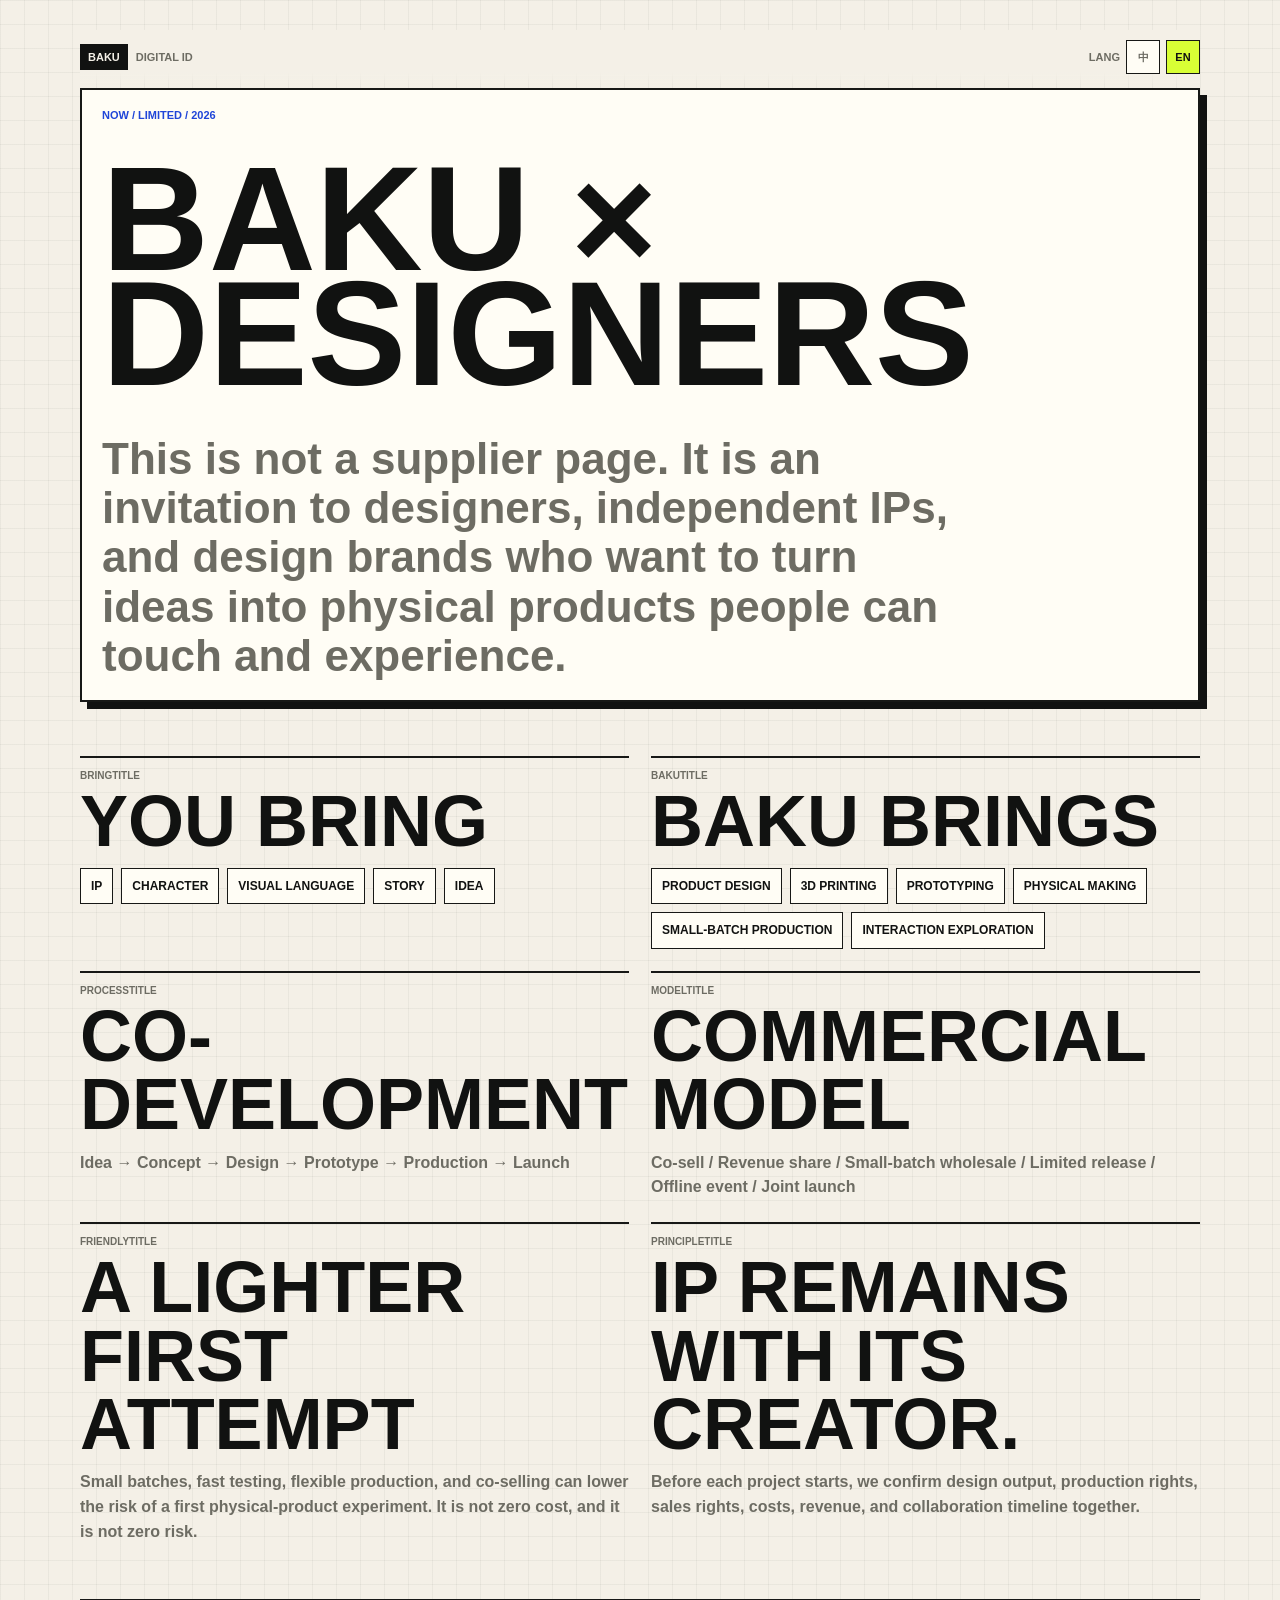
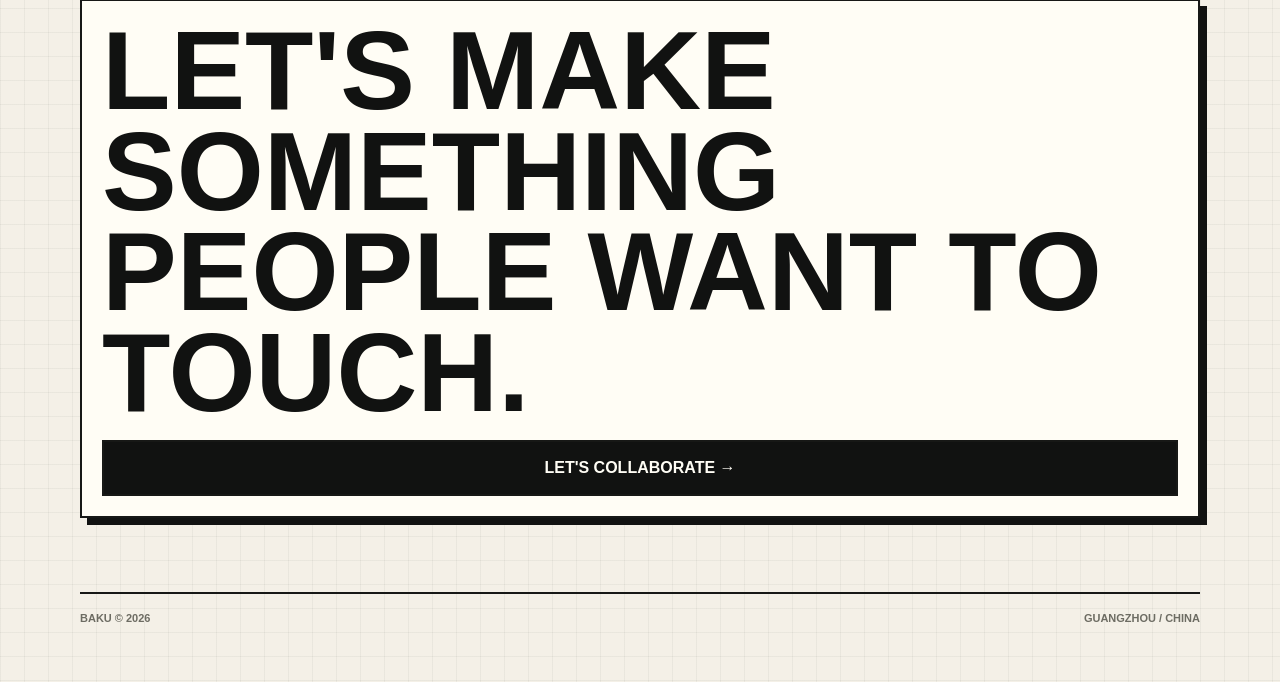
==== collab/index.html @ ab9d0e38 "Launch BAKU digital identity V2" ====
<!doctype html>
<html lang="en">
  <head>
    <meta charset="utf-8" />
    <meta name="viewport" content="width=device-width, initial-scale=1" />
    <title>BAKU × DESIGNERS</title>
    <meta name="description" content="A limited designer-to-designer collaboration call by BAKU." />
    <meta property="og:title" content="BAKU × DESIGNERS" />
    <meta property="og:description" content="Let's make something people want to touch." />
    <meta property="og:type" content="website" />
    <meta name="twitter:card" content="summary_large_image" />
    <link rel="stylesheet" href="/assets/styles.css" />
  </head>
  <body data-page="collab">
    <main class="page-shell">
      <header class="site-top" aria-label="BAKU digital identity">
        <a class="top-mark" href="/" aria-label="BAKU home">
          <span>BAKU</span>
          <span>DIGITAL ID</span>
        </a>
        <nav class="lang-switch" aria-label="Language">
          <span>LANG</span>
          <button type="button" data-lang="zh">中</button>
          <button type="button" data-lang="en">EN</button>
        </nav>
      </header>

      <div data-collab-detail></div>

      <footer class="site-footer">
        <span>BAKU © 2026</span>
        <span data-i18n="footer.location">GUANGZHOU / CHINA</span>
      </footer>
    </main>

    <div class="sheet-layer" data-sheet-layer aria-hidden="true">
      <section class="sheet" role="dialog" aria-modal="true" aria-labelledby="wechat-title" tabindex="-1">
        <button class="sheet-close" type="button" data-close-sheet aria-label="Close">CLOSE</button>
        <p class="index-label">QR CODE / WECHAT</p>
        <h2 id="wechat-title">WECHAT</h2>
        <div class="qr-wrap">
          <img data-wechat-qr alt="WeChat QR code for BAKU" loading="lazy" />
        </div>
        <dl class="id-list">
          <dt>WECHAT ID</dt>
          <dd data-wechat-id>BUG_LAB</dd>
        </dl>
        <button class="primary-action" type="button" data-copy-wechat>COPY ID</button>
        <p class="copy-feedback" data-copy-feedback aria-live="polite"></p>
      </section>
    </div>

    <script src="/config/profile.js"></script>
    <script src="/i18n/zh.js"></script>
    <script src="/i18n/en.js"></script>
    <script src="/assets/site.js"></script>
  </body>
</html>
---- assets/styles.css ----
:root {
  color-scheme: light;
  --bg: #f4f0e7;
  --ink: #111211;
  --muted: #6d6c63;
  --paper: #fffdf5;
  --lime: #d8ff35;
  --red: #ff4b3f;
  --blue: #1f45d8;
  --line: #171816;
  --soft: #dfded4;
  --shadow: 7px 7px 0 var(--ink);
  --radius: 0;
}

* { box-sizing: border-box; }

html {
  background: var(--bg);
  color: var(--ink);
  scroll-behavior: smooth;
}

body {
  min-width: 320px;
  margin: 0;
  background:
    linear-gradient(rgba(17, 18, 17, 0.045) 1px, transparent 1px),
    linear-gradient(90deg, rgba(17, 18, 17, 0.045) 1px, transparent 1px),
    var(--bg);
  background-size: 24px 24px;
  font-family: Arial, Helvetica, "PingFang SC", "Microsoft YaHei", sans-serif;
}

body.sheet-open { overflow: hidden; }

button, a {
  color: inherit;
  font: inherit;
  -webkit-tap-highlight-color: rgba(216, 255, 53, 0.35);
}

button { cursor: pointer; }
a { text-decoration: none; }
img { max-width: 100%; }

:focus-visible {
  outline: 3px solid var(--blue);
  outline-offset: 3px;
}

.page-shell {
  width: min(100%, 1180px);
  margin: 0 auto;
  padding: 14px;
}

.site-top,
.site-footer,
.lang-switch,
.top-mark,
.section-head,
.meta-row,
.flow-row,
.id-list {
  display: flex;
  align-items: center;
}

.site-top {
  position: sticky;
  top: 0;
  z-index: 10;
  justify-content: space-between;
  gap: 10px;
  padding: 10px 0 14px;
  background: linear-gradient(var(--bg) 72%, rgba(244, 240, 231, 0));
}

.top-mark {
  gap: 8px;
  font-size: 11px;
  font-weight: 900;
  letter-spacing: 0;
  text-transform: uppercase;
}

.top-mark span:first-child {
  padding: 7px 8px;
  background: var(--ink);
  color: var(--bg);
}

.top-mark span:last-child,
.lang-switch {
  color: var(--muted);
}

.lang-switch {
  gap: 6px;
  font-size: 11px;
  font-weight: 900;
}

.lang-switch button {
  min-width: 34px;
  min-height: 34px;
  border: 1px solid var(--line);
  background: var(--paper);
  font-weight: 900;
}

.lang-switch button.active {
  background: var(--lime);
  color: var(--ink);
}

.hero,
.collab-hero {
  min-height: min(560px, calc(100svh - 180px));
  display: grid;
  align-content: space-between;
  gap: 28px;
  padding: 20px;
  border: 2px solid var(--line);
  background: var(--paper);
  box-shadow: var(--shadow);
}

.index-label {
  margin: 0 0 12px;
  color: var(--blue);
  font-size: 11px;
  font-weight: 900;
  line-height: 1;
  text-transform: uppercase;
}

h1,
h2,
h3,
p {
  margin-top: 0;
}

h1 {
  margin-bottom: 14px;
  font-size: clamp(76px, 24vw, 178px);
  font-weight: 900;
  line-height: 0.78;
  text-transform: uppercase;
}

.tagline,
.statement-en,
.detail-ending {
  margin: 0;
  font-size: clamp(38px, 12vw, 112px);
  font-weight: 900;
  line-height: 0.9;
  text-transform: uppercase;
}

.role {
  width: fit-content;
  margin: 20px 0 0;
  padding: 8px 10px;
  background: var(--lime);
  font-size: 13px;
  font-weight: 900;
  text-transform: uppercase;
}

.hero-meta {
  display: grid;
  gap: 10px;
}

.hero-meta div,
.connect-card,
.work-card,
.detail-block {
  border-top: 2px solid var(--line);
  padding-top: 12px;
}

.hero-meta span,
.connect-card small,
.social-link small,
.detail-block span {
  display: block;
  margin-bottom: 6px;
  color: var(--muted);
  font-size: 10px;
  font-weight: 900;
  line-height: 1.1;
  text-transform: uppercase;
}

.hero-meta strong {
  font-size: 16px;
  font-weight: 900;
  line-height: 1.25;
  text-transform: uppercase;
}

section + section,
.site-footer {
  margin-top: 58px;
}

.section-head {
  justify-content: space-between;
  gap: 16px;
  margin-bottom: 16px;
  border-bottom: 2px solid var(--line);
  padding-bottom: 12px;
}

.section-head h2 {
  margin: 0;
  font-size: clamp(34px, 10vw, 86px);
  font-weight: 900;
  line-height: 0.9;
  text-align: right;
  text-transform: uppercase;
}

.connect-grid {
  display: grid;
  gap: 10px;
}

.connect-card,
.social-link,
.text-cta,
.primary-action,
.sheet-close {
  min-height: 56px;
  border: 2px solid var(--line);
  background: var(--paper);
  transition: transform 140ms ease, box-shadow 140ms ease, background 140ms ease;
}

.connect-card {
  width: 100%;
  display: grid;
  grid-template-columns: 48px minmax(0, 1fr) auto;
  gap: 12px;
  align-items: center;
  padding: 10px;
  text-align: left;
}

.connect-card:not(.disabled):hover,
.connect-card:not(.disabled):focus-visible,
.social-link:not(.disabled):hover,
.social-link:not(.disabled):focus-visible,
.text-cta:hover,
.text-cta:focus-visible,
.primary-action:hover,
.primary-action:focus-visible {
  background: var(--lime);
  box-shadow: 4px 4px 0 var(--ink);
  transform: translate(-2px, -2px);
}

.connect-card.disabled,
.social-link.disabled {
  opacity: 0.5;
  cursor: not-allowed;
}

.platform-icon {
  width: 48px;
  height: 48px;
  display: grid;
  place-items: center;
  border: 2px solid var(--line);
  background: var(--ink);
  color: var(--paper);
}

.platform-icon svg {
  width: 30px;
  height: 30px;
}

.connect-card strong {
  display: block;
  overflow: hidden;
  font-size: 18px;
  font-weight: 900;
  text-overflow: ellipsis;
  text-transform: uppercase;
  white-space: nowrap;
}

.connect-card b {
  font-size: 22px;
  line-height: 1;
}

.teaser-grid {
  display: grid;
  gap: 16px;
}

.statement-local {
  margin: 16px 0 0;
  color: var(--muted);
  font-size: clamp(22px, 6vw, 42px);
  font-weight: 900;
  line-height: 1.1;
}

.visual-panel {
  min-height: 270px;
  position: relative;
  display: grid;
  grid-template-columns: 1fr 1fr;
  gap: 10px;
  padding: 14px;
  border: 2px solid var(--line);
  background:
    radial-gradient(circle at 78% 16%, var(--lime) 0 11%, transparent 12%),
    linear-gradient(135deg, var(--soft), var(--paper));
  overflow: hidden;
}

.visual-panel::before {
  content: "";
  position: absolute;
  inset: 46px 20px auto auto;
  width: 126px;
  height: 126px;
  border: 18px solid var(--line);
  transform: rotate(12deg);
}

.visual-panel span {
  position: relative;
  z-index: 1;
  display: grid;
  place-items: center;
  min-height: 92px;
  border: 2px solid var(--line);
  background: rgba(255, 253, 245, 0.88);
  font-size: 12px;
  font-weight: 900;
  text-transform: uppercase;
}

.flow-row,
.meta-row {
  flex-wrap: wrap;
  gap: 8px;
  margin-top: 14px;
  border-top: 2px solid var(--line);
  padding-top: 12px;
  color: var(--muted);
  font-size: 12px;
  font-weight: 900;
  line-height: 1.4;
  text-transform: uppercase;
}

.text-cta,
.primary-action {
  width: 100%;
  display: grid;
  place-items: center;
  margin-top: 16px;
  padding: 0 16px;
  background: var(--ink);
  color: var(--paper);
  font-weight: 900;
  text-align: center;
  text-transform: uppercase;
}

.work-list {
  display: grid;
  gap: 26px;
}

.work-card {
  display: grid;
  gap: 14px;
}

.work-visual {
  min-height: 300px;
  display: grid;
  align-content: space-between;
  padding: 16px;
  border: 2px solid var(--line);
  background:
    linear-gradient(90deg, rgba(31, 69, 216, 0.14) 1px, transparent 1px),
    linear-gradient(rgba(31, 69, 216, 0.14) 1px, transparent 1px),
    var(--paper);
  background-size: 18px 18px;
}

.work-visual strong {
  font-size: clamp(44px, 14vw, 94px);
  font-weight: 900;
  line-height: 0.88;
}

.work-visual span {
  width: fit-content;
  padding: 8px 10px;
  background: var(--lime);
  font-size: 12px;
  font-weight: 900;
}

.work-card h3 {
  margin: 0;
  font-size: 30px;
  font-weight: 900;
  line-height: 1;
  text-transform: uppercase;
}

.work-card p {
  margin: 0;
  color: var(--muted);
  font-size: 13px;
  font-weight: 900;
  line-height: 1.35;
  text-transform: uppercase;
}

.social-grid {
  display: grid;
  grid-template-columns: repeat(2, minmax(0, 1fr));
  gap: 8px;
}

.social-link {
  display: grid;
  grid-template-columns: 34px minmax(0, 1fr);
  gap: 8px;
  align-items: center;
  padding: 8px;
}

.social-link .platform-icon {
  width: 34px;
  height: 34px;
  border-width: 1px;
}

.social-link .platform-icon svg {
  width: 22px;
  height: 22px;
}

.social-link strong {
  display: block;
  overflow: hidden;
  font-size: 12px;
  font-weight: 900;
  text-overflow: ellipsis;
  text-transform: uppercase;
  white-space: nowrap;
}

.site-footer {
  justify-content: space-between;
  gap: 12px;
  border-top: 2px solid var(--line);
  padding: 18px 0 28px;
  color: var(--muted);
  font-size: 11px;
  font-weight: 900;
  text-transform: uppercase;
}

.sheet-layer {
  position: fixed;
  inset: 0;
  z-index: 30;
  display: none;
  align-items: end;
  padding: 14px;
  background: rgba(17, 18, 17, 0.54);
}

.sheet-layer.open {
  display: grid;
}

.sheet {
  width: min(100%, 500px);
  margin: 0 auto;
  padding: 16px;
  border: 2px solid var(--line);
  background: var(--paper);
  box-shadow: var(--shadow);
}

.sheet h2 {
  margin: 0 0 14px;
  font-size: 42px;
  font-weight: 900;
}

.sheet-close {
  display: block;
  margin-left: auto;
  padding: 8px 10px;
  font-size: 11px;
  font-weight: 900;
}

.qr-wrap {
  padding: 10px;
  border: 2px solid var(--line);
  background: white;
}

.qr-wrap img {
  display: block;
  width: min(100%, 310px);
  aspect-ratio: 1 / 1;
  margin: 0 auto;
  object-fit: contain;
}

.id-list {
  justify-content: space-between;
  gap: 12px;
  margin: 14px 0;
  border-top: 2px solid var(--line);
  padding-top: 12px;
}

.id-list dt {
  color: var(--muted);
  font-size: 11px;
  font-weight: 900;
}

.id-list dd {
  margin: 0;
  font-size: 24px;
  font-weight: 900;
}

.copy-feedback {
  min-height: 22px;
  margin: 10px 0 0;
  color: var(--blue);
  font-size: 12px;
  font-weight: 900;
  text-align: center;
}

.collab-hero {
  min-height: auto;
}

.collab-hero h1 {
  font-size: clamp(50px, 16vw, 148px);
}

.detail-lede {
  max-width: 850px;
  margin: 0;
  color: var(--muted);
  font-size: clamp(22px, 5vw, 44px);
  font-weight: 900;
  line-height: 1.12;
}

.detail-grid {
  display: grid;
  gap: 22px;
  margin-top: 54px;
}

.detail-block h2 {
  margin: 0 0 12px;
  font-size: clamp(30px, 8vw, 72px);
  font-weight: 900;
  line-height: 0.95;
  text-transform: uppercase;
}

.detail-block p,
.detail-list {
  margin: 0;
  color: var(--muted);
  font-size: 16px;
  font-weight: 800;
  line-height: 1.55;
}

.detail-list {
  display: flex;
  flex-wrap: wrap;
  gap: 8px;
  padding: 0;
  list-style: none;
}

.detail-list li {
  padding: 8px 10px;
  border: 1px solid var(--line);
  background: var(--paper);
  color: var(--ink);
  font-size: 12px;
  font-weight: 900;
  text-transform: uppercase;
}

.detail-end {
  margin-top: 54px;
  padding: 20px;
  border: 2px solid var(--line);
  background: var(--paper);
  box-shadow: var(--shadow);
}

@media (min-width: 720px) {
  .page-shell { padding: 22px; }
  .hero {
    min-height: min(650px, calc(100svh - 72px));
    grid-template-columns: minmax(0, 1.15fr) minmax(260px, 0.85fr);
    align-items: end;
  }
  .hero-meta { align-self: end; }
  .connect-grid {
    grid-template-columns: repeat(3, minmax(0, 1fr));
  }
  .teaser-grid {
    grid-template-columns: minmax(0, 1fr) minmax(300px, 0.7fr);
    align-items: stretch;
  }
  .work-list {
    grid-template-columns: repeat(2, minmax(0, 1fr));
  }
  .detail-grid {
    grid-template-columns: repeat(2, minmax(0, 1fr));
  }
}

@media (min-width: 1020px) {
  .page-shell { padding: 30px; }
  section + section,
  .site-footer { margin-top: 74px; }
  .hero-meta {
    grid-template-columns: repeat(2, minmax(0, 1fr));
  }
  .work-card:nth-child(2) { margin-top: 88px; }
}

@media (max-width: 390px) {
  .page-shell { padding: 10px; }
  .hero,
  .collab-hero,
  .detail-end {
    padding: 16px;
    box-shadow: 5px 5px 0 var(--ink);
  }
  .site-top { align-items: flex-start; }
  .top-mark { display: grid; }
  .connect-card strong { font-size: 16px; }
  .social-grid { grid-template-columns: 1fr; }
}

@media (prefers-reduced-motion: reduce) {
  *,
  *::before,
  *::after {
    scroll-behavior: auto !important;
    transition-duration: 0.01ms !important;
    animation-duration: 0.01ms !important;
  }
}
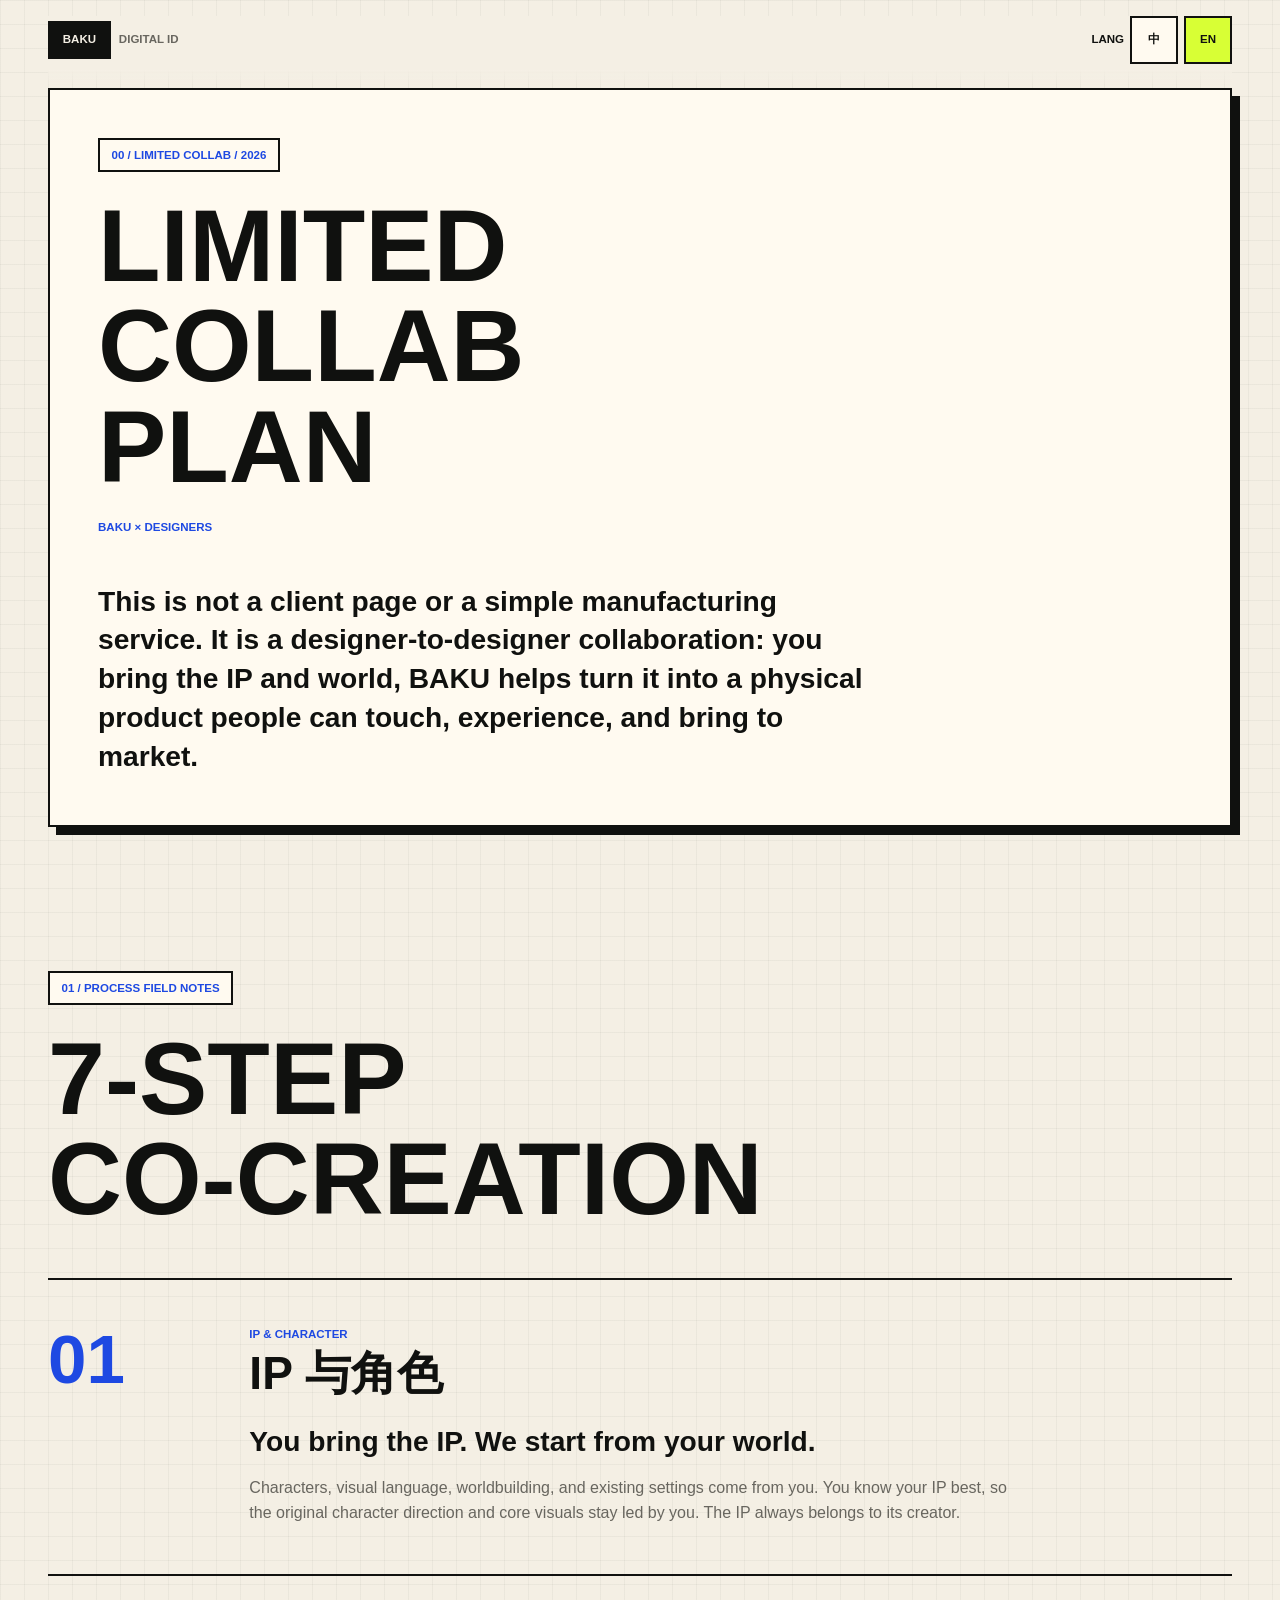
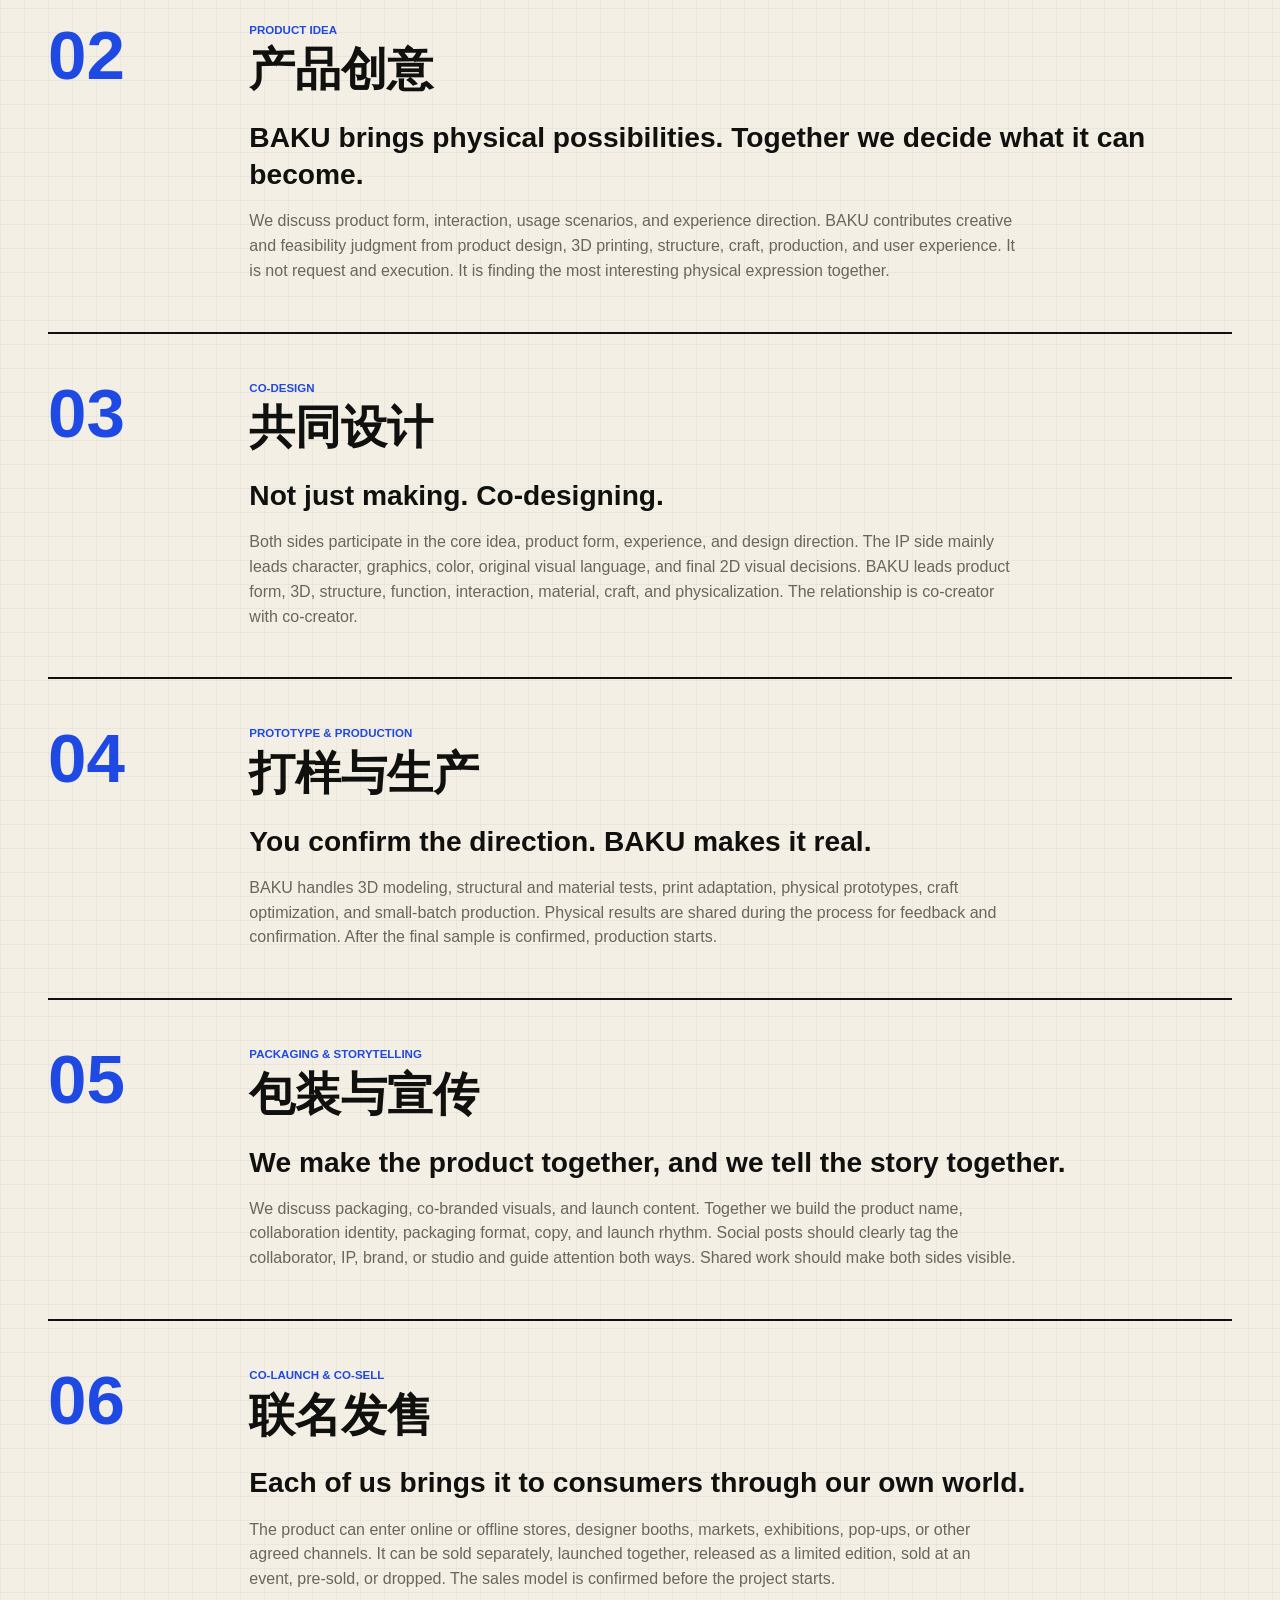
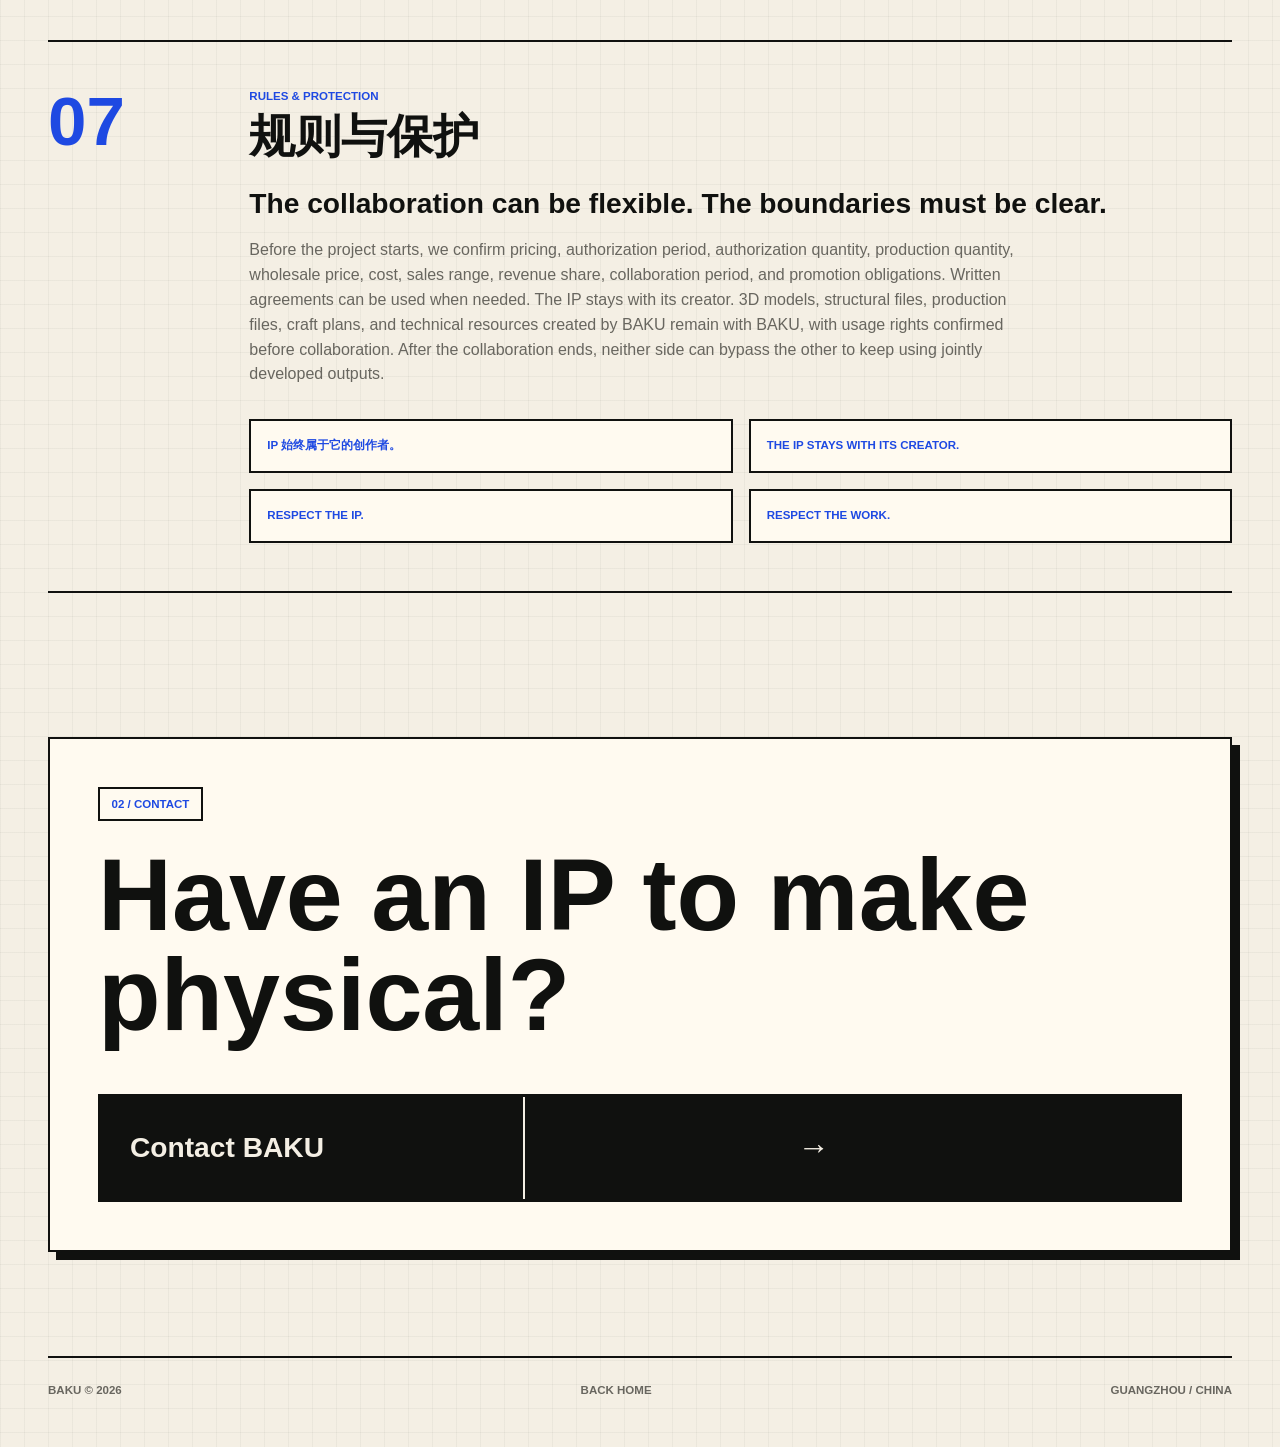
==== commit 4cb34bc3: "Implement BAKU digital ID V5.1" ====
--- a/collab/index.html
+++ b/collab/index.html
@@ -1,12 +1,12 @@
 <!doctype html>
-<html lang="en">
+<html lang="zh-CN">
   <head>
     <meta charset="utf-8" />
     <meta name="viewport" content="width=device-width, initial-scale=1" />
-    <title>BAKU × DESIGNERS</title>
-    <meta name="description" content="A limited designer-to-designer collaboration call by BAKU." />
-    <meta property="og:title" content="BAKU × DESIGNERS" />
-    <meta property="og:description" content="Let's make something people want to touch." />
+    <title>限时共创计划 - BAKU × DESIGNERS</title>
+    <meta name="description" content="BAKU 与设计师、独立 IP、设计品牌的限时共创计划。" />
+    <meta property="og:title" content="限时共创计划 - BAKU × DESIGNERS" />
+    <meta property="og:description" content="找一些有趣的 IP，一起把它们变成真的。" />
     <meta property="og:type" content="website" />
     <meta name="twitter:card" content="summary_large_image" />
     <link rel="stylesheet" href="/assets/styles.css" />
@@ -29,14 +29,15 @@
 
       <footer class="site-footer">
         <span>BAKU © 2026</span>
-        <span data-i18n="footer.location">GUANGZHOU / CHINA</span>
+        <a href="/" data-i18n="footer.backHome">返回首页</a>
+        <span data-i18n="footer.location">广州 / 中国</span>
       </footer>
     </main>
 
     <div class="sheet-layer" data-sheet-layer aria-hidden="true">
-      <section class="sheet" role="dialog" aria-modal="true" aria-labelledby="wechat-title" tabindex="-1">
+      <section class="sheet large-frame" role="dialog" aria-modal="true" aria-labelledby="wechat-title" tabindex="-1">
         <button class="sheet-close" type="button" data-close-sheet aria-label="Close">CLOSE</button>
-        <p class="index-label">QR CODE / WECHAT</p>
+        <p class="outline-label">QR CODE / WECHAT</p>
         <h2 id="wechat-title">WECHAT</h2>
         <div class="qr-wrap">
           <img data-wechat-qr alt="WeChat QR code for BAKU" loading="lazy" />
@@ -45,7 +46,7 @@
           <dt>WECHAT ID</dt>
           <dd data-wechat-id>BUG_LAB</dd>
         </dl>
-        <button class="primary-action" type="button" data-copy-wechat>COPY ID</button>
+        <button class="black-action" type="button" data-copy-wechat>COPY ID</button>
         <p class="copy-feedback" data-copy-feedback aria-live="polite"></p>
       </section>
     </div>
--- a/assets/styles.css
+++ b/assets/styles.css
@@ -1,23 +1,52 @@
 :root {
-  color-scheme: light;
-  --bg: #f4f0e7;
-  --ink: #111211;
-  --muted: #6d6c63;
-  --paper: #fffdf5;
-  --lime: #d8ff35;
-  --red: #ff4b3f;
-  --blue: #1f45d8;
-  --line: #171816;
-  --soft: #dfded4;
-  --shadow: 7px 7px 0 var(--ink);
-  --radius: 0;
+  --color-bg: #f4efe4;
+  --color-paper: #fffaf0;
+  --color-ink: #10110f;
+  --color-muted: #68665f;
+  --color-line: #10110f;
+  --color-blue: #1e49e2;
+  --color-soft: #e2dacb;
+  --color-acid: #d8ff35;
+
+  --font-display-en: Arial, Helvetica, sans-serif;
+  --font-body-en: Arial, Helvetica, sans-serif;
+  --font-display-zh: "Microsoft YaHei", "PingFang SC", "Noto Sans SC", "Source Han Sans SC", sans-serif;
+  --font-body-zh: "Microsoft YaHei", "PingFang SC", "Noto Sans SC", "Source Han Sans SC", sans-serif;
+
+  --page-max: 1200px;
+  --page-gutter-desktop: 48px;
+  --page-gutter-tablet: 32px;
+  --page-gutter-mobile: 20px;
+  --gutter: var(--page-gutter-desktop);
+  --grid-gap: 24px;
+
+  --space-1: 8px;
+  --space-2: 16px;
+  --space-3: 24px;
+  --space-4: 32px;
+  --space-5: 48px;
+  --space-6: 72px;
+  --space-7: 104px;
+  --space-8: 144px;
+
+  --t1: clamp(5.4rem, 16vw, 13.5rem);
+  --t2: clamp(3rem, 8vw, 7rem);
+  --t3: clamp(2.2rem, 5.4vw, 4.9rem);
+  --t4: clamp(1.7rem, 3.6vw, 3.2rem);
+  --t5: clamp(1.22rem, 2.2vw, 1.85rem);
+  --t6: clamp(0.98rem, 1.25vw, 1.12rem);
+  --t7: clamp(0.72rem, 0.9vw, 0.82rem);
+
+  --border: 2px;
+  --shadow: 8px 8px 0 var(--color-ink);
+  --touch: 48px;
 }
 
 * { box-sizing: border-box; }
 
 html {
-  background: var(--bg);
-  color: var(--ink);
+  background: var(--color-bg);
+  color: var(--color-ink);
   scroll-behavior: smooth;
 }
 
@@ -25,659 +54,967 @@
   min-width: 320px;
   margin: 0;
   background:
-    linear-gradient(rgba(17, 18, 17, 0.045) 1px, transparent 1px),
-    linear-gradient(90deg, rgba(17, 18, 17, 0.045) 1px, transparent 1px),
-    var(--bg);
+    linear-gradient(rgba(16, 17, 15, 0.04) 1px, transparent 1px),
+    linear-gradient(90deg, rgba(16, 17, 15, 0.04) 1px, transparent 1px),
+    var(--color-bg);
   background-size: 24px 24px;
-  font-family: Arial, Helvetica, "PingFang SC", "Microsoft YaHei", sans-serif;
+  font-family: var(--font-body-zh);
+  font-size: var(--t6);
+  font-weight: 500;
+  line-height: 1.55;
+  letter-spacing: 0;
+  overflow-wrap: break-word;
+}
+
+html:lang(en) body {
+  font-family: var(--font-body-en), var(--font-body-zh);
 }
 
 body.sheet-open { overflow: hidden; }
 
-button, a {
+a, button {
   color: inherit;
   font: inherit;
-  -webkit-tap-highlight-color: rgba(216, 255, 53, 0.35);
-}
-
-button { cursor: pointer; }
+  letter-spacing: 0;
+}
+
 a { text-decoration: none; }
-img { max-width: 100%; }
+
+button {
+  cursor: pointer;
+  border-radius: 0;
+}
+
+button:disabled {
+  cursor: not-allowed;
+}
+
+img {
+  display: block;
+  max-width: 100%;
+}
+
+h1, h2, h3, p, dl, dd {
+  margin: 0;
+}
 
 :focus-visible {
-  outline: 3px solid var(--blue);
-  outline-offset: 3px;
+  outline: 3px solid var(--color-blue);
+  outline-offset: 4px;
 }
 
 .page-shell {
-  width: min(100%, 1180px);
+  width: min(100%, calc(var(--page-max) + var(--gutter) * 2));
   margin: 0 auto;
-  padding: 14px;
-}
-
-.site-top,
-.site-footer,
-.lang-switch,
-.top-mark,
-.section-head,
-.meta-row,
-.flow-row,
-.id-list {
-  display: flex;
-  align-items: center;
+  padding: var(--space-2) var(--gutter) var(--space-5);
 }
 
 .site-top {
   position: sticky;
   top: 0;
-  z-index: 10;
+  z-index: 20;
+  display: flex;
+  align-items: center;
   justify-content: space-between;
-  gap: 10px;
-  padding: 10px 0 14px;
-  background: linear-gradient(var(--bg) 72%, rgba(244, 240, 231, 0));
+  gap: var(--space-2);
+  padding: 0 0 var(--space-3);
+  background: linear-gradient(var(--color-bg) 74%, rgba(244, 239, 228, 0));
+}
+
+.top-mark,
+.lang-switch,
+.site-footer {
+  display: flex;
+  align-items: center;
 }
 
 .top-mark {
-  gap: 8px;
-  font-size: 11px;
-  font-weight: 900;
-  letter-spacing: 0;
+  gap: var(--space-1);
+  font-family: var(--font-display-en);
+  font-size: var(--t7);
+  font-weight: 900;
+  line-height: 1;
   text-transform: uppercase;
 }
 
 .top-mark span:first-child {
-  padding: 7px 8px;
-  background: var(--ink);
-  color: var(--bg);
-}
-
-.top-mark span:last-child,
-.lang-switch {
-  color: var(--muted);
+  border: var(--border) solid var(--color-line);
+  background: var(--color-ink);
+  color: var(--color-bg);
+  padding: 0.7rem 0.8rem;
+}
+
+.top-mark span:last-child {
+  color: var(--color-muted);
 }
 
 .lang-switch {
   gap: 6px;
-  font-size: 11px;
+  font-family: var(--font-display-en);
+  font-size: var(--t7);
   font-weight: 900;
 }
 
 .lang-switch button {
-  min-width: 34px;
+  min-width: var(--touch);
+  min-height: var(--touch);
+  border: var(--border) solid var(--color-line);
+  background: var(--color-paper);
+  font-weight: 900;
+}
+
+.lang-switch button.active {
+  background: var(--color-acid);
+}
+
+section + section {
+  margin-top: var(--space-8);
+}
+
+.large-frame {
+  border: var(--border) solid var(--color-line);
+  background: var(--color-paper);
+  box-shadow: var(--shadow);
+}
+
+.outline-label {
+  display: inline-flex;
+  align-items: center;
   min-height: 34px;
-  border: 1px solid var(--line);
-  background: var(--paper);
-  font-weight: 900;
-}
-
-.lang-switch button.active {
-  background: var(--lime);
-  color: var(--ink);
-}
-
-.hero,
-.collab-hero {
-  min-height: min(560px, calc(100svh - 180px));
-  display: grid;
-  align-content: space-between;
-  gap: 28px;
-  padding: 20px;
-  border: 2px solid var(--line);
-  background: var(--paper);
-  box-shadow: var(--shadow);
-}
-
-.index-label {
-  margin: 0 0 12px;
-  color: var(--blue);
-  font-size: 11px;
-  font-weight: 900;
-  line-height: 1;
+  margin-bottom: var(--space-3);
+  border: var(--border) solid var(--color-line);
+  background: var(--color-paper);
+  color: var(--color-blue);
+  padding: 0.48rem 0.72rem;
+  font-family: var(--font-display-en);
+  font-size: var(--t7);
+  font-weight: 900;
+  line-height: 1.05;
   text-transform: uppercase;
 }
 
-h1,
-h2,
-h3,
-p {
-  margin-top: 0;
+.section-grid {
+  display: grid;
+  grid-template-columns: repeat(12, minmax(0, 1fr));
+  gap: var(--grid-gap);
+}
+
+.identity-frame {
+  display: grid;
+  grid-template-columns: repeat(12, minmax(0, 1fr));
+  gap: var(--grid-gap);
+  min-height: min(760px, calc(100vh - 96px));
+  padding: var(--space-5);
+}
+
+.hero-primary {
+  grid-column: 1 / 9;
+  align-self: stretch;
+  display: flex;
+  min-width: 0;
+  flex-direction: column;
 }
 
 h1 {
-  margin-bottom: 14px;
-  font-size: clamp(76px, 24vw, 178px);
-  font-weight: 900;
-  line-height: 0.78;
+  font-family: var(--font-display-en);
+  font-size: var(--t1);
+  font-weight: 900;
+  line-height: 0.82;
   text-transform: uppercase;
-}
-
-.tagline,
-.statement-en,
-.detail-ending {
-  margin: 0;
-  font-size: clamp(38px, 12vw, 112px);
-  font-weight: 900;
-  line-height: 0.9;
+  word-break: normal;
+}
+
+.hero-role {
+  margin-top: var(--space-3);
+}
+
+.hero-role span,
+.hero-role small,
+.hero-statement small,
+.collab-secondary,
+.eyebrow,
+.step-en {
+  display: block;
+  color: var(--color-blue);
+  font-family: var(--font-display-en);
+  font-size: var(--t7);
+  font-weight: 900;
+  line-height: 1.18;
   text-transform: uppercase;
 }
 
-.role {
-  width: fit-content;
-  margin: 20px 0 0;
-  padding: 8px 10px;
-  background: var(--lime);
-  font-size: 13px;
-  font-weight: 900;
+.hero-role span {
+  color: var(--color-ink);
+  font-family: var(--font-display-zh);
+  font-size: var(--t4);
+  line-height: 1.08;
+  text-transform: none;
+}
+
+.hero-statement {
+  margin-top: auto;
+}
+
+.hero-statement span {
+  display: block;
+  max-width: 9ch;
+  font-family: var(--font-display-zh);
+  font-size: var(--t2);
+  font-weight: 900;
+  line-height: 0.98;
+}
+
+.hero-statement small {
+  margin-top: var(--space-2);
+}
+
+.hero-meta {
+  grid-column: 9 / 13;
+  align-self: end;
+  display: grid;
+  gap: var(--space-2);
+}
+
+.hero-meta dl {
+  border-top: var(--border) solid var(--color-line);
+  padding-top: var(--space-2);
+}
+
+.hero-meta dt {
+  color: var(--color-blue);
+  font-size: var(--t7);
+  font-weight: 900;
+}
+
+.hero-meta dd span {
+  display: block;
+  color: var(--color-muted);
+  font-family: var(--font-display-en);
+  font-size: var(--t7);
+  font-weight: 900;
+}
+
+.hero-meta dd strong {
+  display: block;
+  margin-top: var(--space-1);
+  font-size: var(--t6);
+  font-weight: 900;
+  line-height: 1.25;
+}
+
+.find-grid > div:first-child { grid-column: 1 / 6; }
+.find-grid > div:last-child { grid-column: 6 / 13; }
+
+h2 {
+  font-family: var(--font-display-zh);
+  font-size: var(--t2);
+  font-weight: 900;
+  line-height: 0.98;
+}
+
+html:lang(en) h2 {
+  font-family: var(--font-display-en);
+}
+
+.section-copy {
+  max-width: 26rem;
+  margin-top: var(--space-4);
+  color: var(--color-muted);
+  font-size: var(--t5);
+  line-height: 1.4;
+}
+
+.find-actions {
+  display: grid;
+  align-content: end;
+  gap: var(--space-2);
+}
+
+.platform-action,
+.full-action,
+.black-action {
+  display: grid;
+  align-items: stretch;
+  border: var(--border) solid var(--color-line);
+  text-align: left;
+}
+
+.platform-action {
+  grid-template-columns: 86px minmax(0, 1fr) 48px;
+  min-height: 104px;
+  background: var(--color-paper);
+}
+
+.platform-color {
+  display: flex;
+  align-items: center;
+  justify-content: center;
+  background: var(--platform-color, var(--color-blue));
+  color: #fff;
+  font-family: var(--font-display-en);
+  font-size: 0.95rem;
+  font-weight: 900;
+}
+
+.platform-text {
+  display: flex;
+  min-width: 0;
+  flex-direction: column;
+  justify-content: center;
+  gap: 4px;
+  padding: var(--space-2);
+}
+
+.platform-text small,
+.platform-text em {
+  color: var(--color-muted);
+  font-family: var(--font-display-en);
+  font-size: var(--t7);
+  font-style: normal;
+  font-weight: 900;
+  line-height: 1.15;
   text-transform: uppercase;
 }
 
-.hero-meta {
-  display: grid;
-  gap: 10px;
-}
-
-.hero-meta div,
-.connect-card,
-.work-card,
-.detail-block {
-  border-top: 2px solid var(--line);
-  padding-top: 12px;
-}
-
-.hero-meta span,
-.connect-card small,
-.social-link small,
-.detail-block span {
-  display: block;
-  margin-bottom: 6px;
-  color: var(--muted);
-  font-size: 10px;
+.platform-text strong {
+  font-size: var(--t5);
   font-weight: 900;
   line-height: 1.1;
+}
+
+.platform-action b {
+  display: flex;
+  align-items: center;
+  justify-content: center;
+  border-left: var(--border) solid var(--color-line);
+  font-family: var(--font-display-en);
+  font-size: 1.4rem;
+  font-weight: 900;
+}
+
+.platform-action.is-disabled {
+  opacity: 0.58;
+}
+
+.collab-home-grid > .collab-copy { grid-column: 1 / 7; }
+.collab-home-grid > .gallery-block { grid-column: 7 / 13; }
+
+.collab-copy h2 {
+  margin-top: var(--space-2);
+  font-family: var(--font-display-en);
+  font-size: var(--t3);
   text-transform: uppercase;
 }
 
-.hero-meta strong {
-  font-size: 16px;
-  font-weight: 900;
-  line-height: 1.25;
+.manifesto {
+  margin-top: var(--space-5);
+  font-size: var(--t5);
+  font-weight: 800;
+  line-height: 1.28;
+}
+
+.gallery-block {
+  position: relative;
+  aspect-ratio: 4 / 5;
+  min-width: 0;
+  overflow: hidden;
+}
+
+.project-gallery {
+  aspect-ratio: 3 / 4;
+  box-shadow: none;
+}
+
+.gallery-toolbar,
+.gallery-controls {
+  position: absolute;
+  z-index: 2;
+  left: 0;
+  right: 0;
+  display: flex;
+  align-items: center;
+  justify-content: space-between;
+  pointer-events: none;
+}
+
+.gallery-toolbar {
+  top: 0;
+  border-bottom: var(--border) solid var(--color-line);
+  background: var(--color-paper);
+  padding: var(--space-2);
+  font-family: var(--font-display-en);
+  font-size: var(--t7);
+  font-weight: 900;
+}
+
+.gallery-controls {
+  bottom: 0;
+  justify-content: flex-end;
+  gap: var(--space-1);
+  padding: var(--space-2);
+}
+
+.gallery-controls button {
+  width: 46px;
+  height: 46px;
+  border: var(--border) solid var(--color-line);
+  background: var(--color-ink);
+  color: var(--color-bg);
+  font-family: var(--font-display-en);
+  font-weight: 900;
+  pointer-events: auto;
+}
+
+.gallery-track {
+  display: flex;
+  height: 100%;
+  overflow-x: auto;
+  scroll-snap-type: x mandatory;
+  scrollbar-width: none;
+}
+
+.gallery-track::-webkit-scrollbar { display: none; }
+
+.gallery-slide {
+  display: flex;
+  min-width: 100%;
+  flex: 0 0 100%;
+  flex-direction: column;
+  justify-content: center;
+  gap: var(--space-2);
+  scroll-snap-align: start;
+  background:
+    linear-gradient(135deg, rgba(30, 73, 226, 0.11), transparent 42%),
+    repeating-linear-gradient(0deg, rgba(16,17,15,0.06), rgba(16,17,15,0.06) 1px, transparent 1px, transparent 18px),
+    var(--color-paper);
+  padding: calc(var(--space-6) + var(--space-4)) var(--space-4);
+}
+
+.gallery-slide span {
+  color: var(--color-blue);
+  font-family: var(--font-display-en);
+  font-size: var(--t7);
+  font-weight: 900;
+}
+
+.gallery-slide strong {
+  max-width: 8ch;
+  font-family: var(--font-display-en);
+  font-size: var(--t3);
+  font-weight: 900;
+  line-height: 0.95;
+}
+
+.full-action {
+  grid-template-columns: minmax(0, 0.72fr) minmax(0, 1fr) 72px;
+  min-height: 108px;
+  margin-top: var(--space-4);
+  background: var(--color-ink);
+  color: var(--color-bg);
+}
+
+.full-action span,
+.full-action strong,
+.full-action b,
+.black-action {
+  display: flex;
+  align-items: center;
+  padding: var(--space-3);
+  font-weight: 900;
+  line-height: 1.12;
+}
+
+.full-action span {
+  font-size: var(--t5);
+}
+
+.full-action strong,
+.full-action b {
+  border-left: var(--border) solid var(--color-bg);
+  font-family: var(--font-display-en);
+  font-size: var(--t6);
   text-transform: uppercase;
 }
 
-section + section,
-.site-footer {
-  margin-top: 58px;
-}
-
-.section-head {
-  justify-content: space-between;
-  gap: 16px;
-  margin-bottom: 16px;
-  border-bottom: 2px solid var(--line);
-  padding-bottom: 12px;
-}
-
-.section-head h2 {
-  margin: 0;
-  font-size: clamp(34px, 10vw, 86px);
-  font-weight: 900;
-  line-height: 0.9;
-  text-align: right;
-  text-transform: uppercase;
-}
-
-.connect-grid {
-  display: grid;
-  gap: 10px;
-}
-
-.connect-card,
-.social-link,
-.text-cta,
-.primary-action,
-.sheet-close {
-  min-height: 56px;
-  border: 2px solid var(--line);
-  background: var(--paper);
-  transition: transform 140ms ease, box-shadow 140ms ease, background 140ms ease;
-}
-
-.connect-card {
+.full-action b {
+  justify-content: center;
+  font-size: 2rem;
+}
+
+.work-section > h2 {
+  margin-bottom: var(--space-5);
+}
+
+.work-list {
+  display: grid;
+  gap: var(--space-7);
+}
+
+.project-row {
+  display: grid;
+  grid-template-columns: repeat(12, minmax(0, 1fr));
+  gap: var(--grid-gap);
+  align-items: stretch;
+}
+
+.project-row > .gallery-block {
+  grid-column: 1 / 7;
+}
+
+.project-info {
+  grid-column: 7 / 13;
+  display: flex;
+  flex-direction: column;
+  min-width: 0;
+  padding-left: var(--space-3);
+}
+
+.project-info h3 {
+  font-family: var(--font-display-zh);
+  font-size: clamp(2rem, 4.2vw, 4rem);
+  font-weight: 900;
+  line-height: 0.98;
+}
+
+.project-info p:not(.outline-label) {
+  max-width: 34rem;
+  margin-top: var(--space-3);
+  color: var(--color-muted);
+  font-size: clamp(1.05rem, 1.65vw, 1.45rem);
+  line-height: 1.36;
+}
+
+.social-stack {
+  display: grid;
+  gap: 12px;
+  margin-top: auto;
+  padding-top: var(--space-3);
+}
+
+.social-action {
+  min-height: 64px;
+}
+
+.social-action .platform-color {
+  width: 64px;
+}
+
+.social-action .platform-text {
+  padding-top: 10px;
+  padding-bottom: 10px;
+}
+
+.social-action .platform-text strong {
+  font-size: clamp(1.1rem, 1.7vw, 1.55rem);
+}
+
+.closing-section {
+  display: grid;
+  grid-template-columns: repeat(12, minmax(0, 1fr));
+  gap: var(--grid-gap);
+  align-items: end;
+}
+
+.closing-section > div {
+  grid-column: 1 / 8;
+}
+
+.closing-section h2 {
+  max-width: 8ch;
+}
+
+.closing-section p:last-child {
+  margin-top: var(--space-3);
+  color: var(--color-blue);
+  font-family: var(--font-display-en);
+  font-size: var(--t7);
+  font-weight: 900;
+  line-height: 1.24;
+}
+
+.closing-action {
+  grid-column: 8 / 13;
   width: 100%;
-  display: grid;
-  grid-template-columns: 48px minmax(0, 1fr) auto;
-  gap: 12px;
-  align-items: center;
-  padding: 10px;
-  text-align: left;
-}
-
-.connect-card:not(.disabled):hover,
-.connect-card:not(.disabled):focus-visible,
-.social-link:not(.disabled):hover,
-.social-link:not(.disabled):focus-visible,
-.text-cta:hover,
-.text-cta:focus-visible,
-.primary-action:hover,
-.primary-action:focus-visible {
-  background: var(--lime);
-  box-shadow: 4px 4px 0 var(--ink);
-  transform: translate(-2px, -2px);
-}
-
-.connect-card.disabled,
-.social-link.disabled {
-  opacity: 0.5;
-  cursor: not-allowed;
-}
-
-.platform-icon {
-  width: 48px;
-  height: 48px;
-  display: grid;
-  place-items: center;
-  border: 2px solid var(--line);
-  background: var(--ink);
-  color: var(--paper);
-}
-
-.platform-icon svg {
-  width: 30px;
-  height: 30px;
-}
-
-.connect-card strong {
-  display: block;
-  overflow: hidden;
-  font-size: 18px;
-  font-weight: 900;
-  text-overflow: ellipsis;
-  text-transform: uppercase;
-  white-space: nowrap;
-}
-
-.connect-card b {
-  font-size: 22px;
-  line-height: 1;
-}
-
-.teaser-grid {
-  display: grid;
-  gap: 16px;
-}
-
-.statement-local {
-  margin: 16px 0 0;
-  color: var(--muted);
-  font-size: clamp(22px, 6vw, 42px);
-  font-weight: 900;
-  line-height: 1.1;
-}
-
-.visual-panel {
-  min-height: 270px;
-  position: relative;
-  display: grid;
-  grid-template-columns: 1fr 1fr;
-  gap: 10px;
-  padding: 14px;
-  border: 2px solid var(--line);
-  background:
-    radial-gradient(circle at 78% 16%, var(--lime) 0 11%, transparent 12%),
-    linear-gradient(135deg, var(--soft), var(--paper));
-  overflow: hidden;
-}
-
-.visual-panel::before {
-  content: "";
-  position: absolute;
-  inset: 46px 20px auto auto;
-  width: 126px;
-  height: 126px;
-  border: 18px solid var(--line);
-  transform: rotate(12deg);
-}
-
-.visual-panel span {
-  position: relative;
-  z-index: 1;
-  display: grid;
-  place-items: center;
-  min-height: 92px;
-  border: 2px solid var(--line);
-  background: rgba(255, 253, 245, 0.88);
-  font-size: 12px;
-  font-weight: 900;
-  text-transform: uppercase;
-}
-
-.flow-row,
-.meta-row {
-  flex-wrap: wrap;
-  gap: 8px;
-  margin-top: 14px;
-  border-top: 2px solid var(--line);
-  padding-top: 12px;
-  color: var(--muted);
-  font-size: 12px;
-  font-weight: 900;
-  line-height: 1.4;
-  text-transform: uppercase;
-}
-
-.text-cta,
-.primary-action {
-  width: 100%;
-  display: grid;
-  place-items: center;
-  margin-top: 16px;
-  padding: 0 16px;
-  background: var(--ink);
-  color: var(--paper);
-  font-weight: 900;
-  text-align: center;
-  text-transform: uppercase;
-}
-
-.work-list {
-  display: grid;
-  gap: 26px;
-}
-
-.work-card {
-  display: grid;
-  gap: 14px;
-}
-
-.work-visual {
-  min-height: 300px;
-  display: grid;
-  align-content: space-between;
-  padding: 16px;
-  border: 2px solid var(--line);
-  background:
-    linear-gradient(90deg, rgba(31, 69, 216, 0.14) 1px, transparent 1px),
-    linear-gradient(rgba(31, 69, 216, 0.14) 1px, transparent 1px),
-    var(--paper);
-  background-size: 18px 18px;
-}
-
-.work-visual strong {
-  font-size: clamp(44px, 14vw, 94px);
-  font-weight: 900;
-  line-height: 0.88;
-}
-
-.work-visual span {
-  width: fit-content;
-  padding: 8px 10px;
-  background: var(--lime);
-  font-size: 12px;
-  font-weight: 900;
-}
-
-.work-card h3 {
-  margin: 0;
-  font-size: 30px;
-  font-weight: 900;
-  line-height: 1;
-  text-transform: uppercase;
-}
-
-.work-card p {
-  margin: 0;
-  color: var(--muted);
-  font-size: 13px;
-  font-weight: 900;
-  line-height: 1.35;
-  text-transform: uppercase;
-}
-
-.social-grid {
-  display: grid;
-  grid-template-columns: repeat(2, minmax(0, 1fr));
-  gap: 8px;
-}
-
-.social-link {
-  display: grid;
-  grid-template-columns: 34px minmax(0, 1fr);
-  gap: 8px;
-  align-items: center;
-  padding: 8px;
-}
-
-.social-link .platform-icon {
-  width: 34px;
-  height: 34px;
-  border-width: 1px;
-}
-
-.social-link .platform-icon svg {
-  width: 22px;
-  height: 22px;
-}
-
-.social-link strong {
-  display: block;
-  overflow: hidden;
-  font-size: 12px;
-  font-weight: 900;
-  text-overflow: ellipsis;
-  text-transform: uppercase;
-  white-space: nowrap;
 }
 
 .site-footer {
   justify-content: space-between;
-  gap: 12px;
-  border-top: 2px solid var(--line);
-  padding: 18px 0 28px;
-  color: var(--muted);
-  font-size: 11px;
+  gap: var(--space-2);
+  margin-top: var(--space-7);
+  border-top: var(--border) solid var(--color-line);
+  padding-top: var(--space-3);
+  color: var(--color-muted);
+  font-family: var(--font-display-en);
+  font-size: var(--t7);
   font-weight: 900;
   text-transform: uppercase;
+}
+
+.collab-detail-hero {
+  padding: var(--space-5);
+}
+
+.collab-detail-hero h1 {
+  max-width: 8ch;
+  font-family: var(--font-display-zh);
+  font-size: var(--t2);
+  line-height: 0.98;
+}
+
+.collab-secondary {
+  margin-top: var(--space-3);
+}
+
+.detail-intro {
+  max-width: 48rem;
+  margin-top: var(--space-5);
+  font-size: var(--t5);
+  font-weight: 800;
+  line-height: 1.38;
+}
+
+.process-section {
+  margin-top: var(--space-8);
+}
+
+.process-section h2 {
+  margin-bottom: var(--space-5);
+  font-family: var(--font-display-en);
+}
+
+.process-journal {
+  border-top: var(--border) solid var(--color-line);
+}
+
+.process-step {
+  display: grid;
+  grid-template-columns: repeat(12, minmax(0, 1fr));
+  gap: var(--grid-gap);
+  border-bottom: var(--border) solid var(--color-line);
+  padding: var(--space-5) 0;
+}
+
+.process-no {
+  grid-column: 1 / 3;
+  color: var(--color-blue);
+  font-family: var(--font-display-en);
+  font-size: var(--t3);
+  font-weight: 900;
+  line-height: 0.9;
+}
+
+.process-copy {
+  grid-column: 3 / 13;
+}
+
+.process-copy h3 {
+  margin-top: var(--space-1);
+  font-size: var(--t4);
+  font-weight: 900;
+  line-height: 1.08;
+}
+
+.step-statement {
+  margin-top: var(--space-3);
+  font-size: var(--t5);
+  font-weight: 900;
+  line-height: 1.32;
+}
+
+.step-body {
+  max-width: 48rem;
+  margin-top: var(--space-2);
+  color: var(--color-muted);
+}
+
+.rights-strip {
+  display: grid;
+  grid-template-columns: repeat(2, minmax(0, 1fr));
+  gap: var(--space-2);
+  margin-top: var(--space-4);
+}
+
+.rights-strip span {
+  border: var(--border) solid var(--color-line);
+  background: var(--color-paper);
+  color: var(--color-blue);
+  padding: var(--space-2);
+  font-family: var(--font-display-en);
+  font-size: var(--t7);
+  font-weight: 900;
+}
+
+.detail-end {
+  padding: var(--space-5);
+}
+
+.detail-end h2 {
+  margin-bottom: var(--space-5);
 }
 
 .sheet-layer {
   position: fixed;
   inset: 0;
-  z-index: 30;
+  z-index: 50;
   display: none;
-  align-items: end;
-  padding: 14px;
-  background: rgba(17, 18, 17, 0.54);
+  align-items: center;
+  justify-content: center;
+  background: rgba(16, 17, 15, 0.68);
+  padding: var(--space-3);
 }
 
 .sheet-layer.open {
-  display: grid;
+  display: flex;
 }
 
 .sheet {
-  width: min(100%, 500px);
-  margin: 0 auto;
-  padding: 16px;
-  border: 2px solid var(--line);
-  background: var(--paper);
-  box-shadow: var(--shadow);
+  width: min(100%, 470px);
+  max-height: min(760px, 92vh);
+  overflow: auto;
+  padding: var(--space-4);
+}
+
+.sheet-close {
+  float: right;
+  border: var(--border) solid var(--color-line);
+  background: var(--color-paper);
+  padding: 0.6rem 0.75rem;
+  font-family: var(--font-display-en);
+  font-size: var(--t7);
+  font-weight: 900;
 }
 
 .sheet h2 {
-  margin: 0 0 14px;
-  font-size: 42px;
-  font-weight: 900;
-}
-
-.sheet-close {
-  display: block;
-  margin-left: auto;
-  padding: 8px 10px;
-  font-size: 11px;
-  font-weight: 900;
+  clear: both;
+  margin-bottom: var(--space-3);
+  font-family: var(--font-display-en);
 }
 
 .qr-wrap {
-  padding: 10px;
-  border: 2px solid var(--line);
-  background: white;
-}
-
-.qr-wrap img {
-  display: block;
-  width: min(100%, 310px);
-  aspect-ratio: 1 / 1;
-  margin: 0 auto;
-  object-fit: contain;
+  border: var(--border) solid var(--color-line);
+  background: #fff;
+  padding: var(--space-2);
 }
 
 .id-list {
+  display: flex;
+  align-items: center;
   justify-content: space-between;
-  gap: 12px;
-  margin: 14px 0;
-  border-top: 2px solid var(--line);
-  padding-top: 12px;
+  gap: var(--space-2);
+  margin-top: var(--space-3);
+  border-top: var(--border) solid var(--color-line);
+  border-bottom: var(--border) solid var(--color-line);
+  padding: var(--space-2) 0;
 }
 
 .id-list dt {
-  color: var(--muted);
-  font-size: 11px;
+  color: var(--color-blue);
+  font-family: var(--font-display-en);
+  font-size: var(--t7);
   font-weight: 900;
 }
 
 .id-list dd {
-  margin: 0;
-  font-size: 24px;
-  font-weight: 900;
+  font-weight: 900;
+}
+
+.black-action {
+  width: 100%;
+  justify-content: center;
+  margin-top: var(--space-3);
+  background: var(--color-ink);
+  color: var(--color-bg);
 }
 
 .copy-feedback {
-  min-height: 22px;
-  margin: 10px 0 0;
-  color: var(--blue);
-  font-size: 12px;
-  font-weight: 900;
-  text-align: center;
-}
-
-.collab-hero {
-  min-height: auto;
-}
-
-.collab-hero h1 {
-  font-size: clamp(50px, 16vw, 148px);
-}
-
-.detail-lede {
-  max-width: 850px;
-  margin: 0;
-  color: var(--muted);
-  font-size: clamp(22px, 5vw, 44px);
-  font-weight: 900;
-  line-height: 1.12;
-}
-
-.detail-grid {
-  display: grid;
-  gap: 22px;
-  margin-top: 54px;
-}
-
-.detail-block h2 {
-  margin: 0 0 12px;
-  font-size: clamp(30px, 8vw, 72px);
-  font-weight: 900;
-  line-height: 0.95;
-  text-transform: uppercase;
-}
-
-.detail-block p,
-.detail-list {
-  margin: 0;
-  color: var(--muted);
-  font-size: 16px;
-  font-weight: 800;
-  line-height: 1.55;
-}
-
-.detail-list {
-  display: flex;
-  flex-wrap: wrap;
-  gap: 8px;
-  padding: 0;
-  list-style: none;
-}
-
-.detail-list li {
-  padding: 8px 10px;
-  border: 1px solid var(--line);
-  background: var(--paper);
-  color: var(--ink);
-  font-size: 12px;
-  font-weight: 900;
-  text-transform: uppercase;
-}
-
-.detail-end {
-  margin-top: 54px;
-  padding: 20px;
-  border: 2px solid var(--line);
-  background: var(--paper);
-  box-shadow: var(--shadow);
-}
-
-@media (min-width: 720px) {
-  .page-shell { padding: 22px; }
-  .hero {
-    min-height: min(650px, calc(100svh - 72px));
-    grid-template-columns: minmax(0, 1.15fr) minmax(260px, 0.85fr);
-    align-items: end;
-  }
-  .hero-meta { align-self: end; }
-  .connect-grid {
-    grid-template-columns: repeat(3, minmax(0, 1fr));
-  }
-  .teaser-grid {
-    grid-template-columns: minmax(0, 1fr) minmax(300px, 0.7fr);
-    align-items: stretch;
-  }
-  .work-list {
-    grid-template-columns: repeat(2, minmax(0, 1fr));
-  }
-  .detail-grid {
-    grid-template-columns: repeat(2, minmax(0, 1fr));
-  }
-}
-
-@media (min-width: 1020px) {
-  .page-shell { padding: 30px; }
-  section + section,
-  .site-footer { margin-top: 74px; }
+  min-height: 1.6em;
+  margin-top: var(--space-2);
+  color: var(--color-blue);
+  font-weight: 900;
+}
+
+.font-page h1 {
+  font-family: var(--font-display-en);
+  font-size: var(--t2);
+}
+
+.font-intro {
+  max-width: 52rem;
+  margin: var(--space-3) 0 var(--space-5);
+  color: var(--color-muted);
+  font-size: var(--t5);
+}
+
+.font-grid {
+  display: grid;
+  gap: var(--space-4);
+}
+
+.font-card {
+  border: var(--border) solid var(--color-line);
+  background: var(--color-paper);
+  padding: var(--space-4);
+}
+
+.font-card h2 {
+  font-size: var(--t4);
+  line-height: 1.05;
+}
+
+.font-card p {
+  margin-top: var(--space-2);
+  font-size: var(--t5);
+  line-height: 1.35;
+}
+
+.font-a { font-family: "Microsoft YaHei", "PingFang SC", sans-serif; }
+.font-b { font-family: "Noto Sans SC", "Source Han Sans SC", sans-serif; }
+.font-c { font-family: "Source Han Sans SC", "Noto Sans SC", sans-serif; }
+.font-d { font-family: "HarmonyOS Sans SC", "Microsoft YaHei", sans-serif; }
+
+body::before {
+  content: "";
+  position: fixed;
+  inset: 0;
+  z-index: 999;
+  display: none;
+  pointer-events: none;
+  background-image: linear-gradient(90deg, rgba(30, 73, 226, 0.12) 0 calc((100% - 11 * var(--grid-gap)) / 12), transparent calc((100% - 11 * var(--grid-gap)) / 12));
+  background-size: calc((100% + var(--grid-gap)) / 12) 100%;
+  background-origin: content-box;
+  padding-inline: max(var(--gutter), calc((100vw - var(--page-max)) / 2 + var(--gutter)));
+}
+
+body.debug-grid::before { display: block; }
+
+@media (max-width: 900px) {
+  :root { --gutter: var(--page-gutter-tablet); --grid-gap: 18px; }
+
+  .identity-frame,
+  .section-grid,
+  .project-row,
+  .closing-section,
+  .process-step {
+    grid-template-columns: repeat(6, minmax(0, 1fr));
+  }
+
+  .hero-primary,
+  .hero-meta,
+  .find-grid > div:first-child,
+  .find-grid > div:last-child,
+  .collab-home-grid > .collab-copy,
+  .collab-home-grid > .gallery-block,
+  .project-row > .gallery-block,
+  .project-info,
+  .closing-section > div,
+  .closing-action,
+  .process-no,
+  .process-copy {
+    grid-column: 1 / -1;
+  }
+
+  .project-info {
+    padding-left: 0;
+  }
+
+  .identity-frame {
+    min-height: auto;
+  }
+
   .hero-meta {
-    grid-template-columns: repeat(2, minmax(0, 1fr));
-  }
-  .work-card:nth-child(2) { margin-top: 88px; }
-}
-
-@media (max-width: 390px) {
-  .page-shell { padding: 10px; }
-  .hero,
-  .collab-hero,
+    margin-top: var(--space-5);
+  }
+
+  .find-actions {
+    align-content: start;
+  }
+
+  .collab-home-grid > .gallery-block {
+    max-width: 620px;
+  }
+
+  .project-row {
+    gap: var(--space-4);
+  }
+
+  .project-row > .gallery-block {
+    max-width: 520px;
+  }
+
+  .process-step {
+    padding: var(--space-4) 0;
+  }
+}
+
+@media (max-width: 620px) {
+  :root {
+    --gutter: var(--page-gutter-mobile);
+    --grid-gap: 14px;
+    --shadow: 5px 5px 0 var(--color-ink);
+    --space-7: 76px;
+    --space-8: 100px;
+  }
+
+  .page-shell {
+    padding-top: var(--space-2);
+  }
+
+  .site-top {
+    gap: var(--space-1);
+    padding-bottom: var(--space-2);
+  }
+
+  .top-mark span:last-child,
+  .lang-switch span {
+    display: none;
+  }
+
+  .identity-frame,
+  .collab-detail-hero,
   .detail-end {
-    padding: 16px;
-    box-shadow: 5px 5px 0 var(--ink);
-  }
-  .site-top { align-items: flex-start; }
-  .top-mark { display: grid; }
-  .connect-card strong { font-size: 16px; }
-  .social-grid { grid-template-columns: 1fr; }
-}
-
-@media (prefers-reduced-motion: reduce) {
-  *,
-  *::before,
-  *::after {
-    scroll-behavior: auto !important;
-    transition-duration: 0.01ms !important;
-    animation-duration: 0.01ms !important;
-  }
-}
+    padding: var(--space-3);
+  }
+
+  .hero-statement span {
+    max-width: 7ch;
+    font-size: clamp(3rem, 17vw, 4.8rem);
+  }
+
+  .platform-action {
+    grid-template-columns: 64px minmax(0, 1fr) 42px;
+    min-height: 88px;
+  }
+
+  .platform-text {
+    padding: var(--space-2) 12px;
+  }
+
+  .full-action {
+    grid-template-columns: minmax(0, 1fr) 54px;
+    min-height: 88px;
+  }
+
+  .full-action strong {
+    display: none;
+  }
+
+  .full-action b {
+    border-left: var(--border) solid var(--color-bg);
+  }
+
+  .gallery-slide {
+    padding-inline: var(--space-3);
+  }
+
+  .gallery-slide strong {
+    font-size: var(--t4);
+  }
+
+  .rights-strip {
+    grid-template-columns: 1fr;
+  }
+
+  .site-footer {
+    flex-wrap: wrap;
+  }
+}
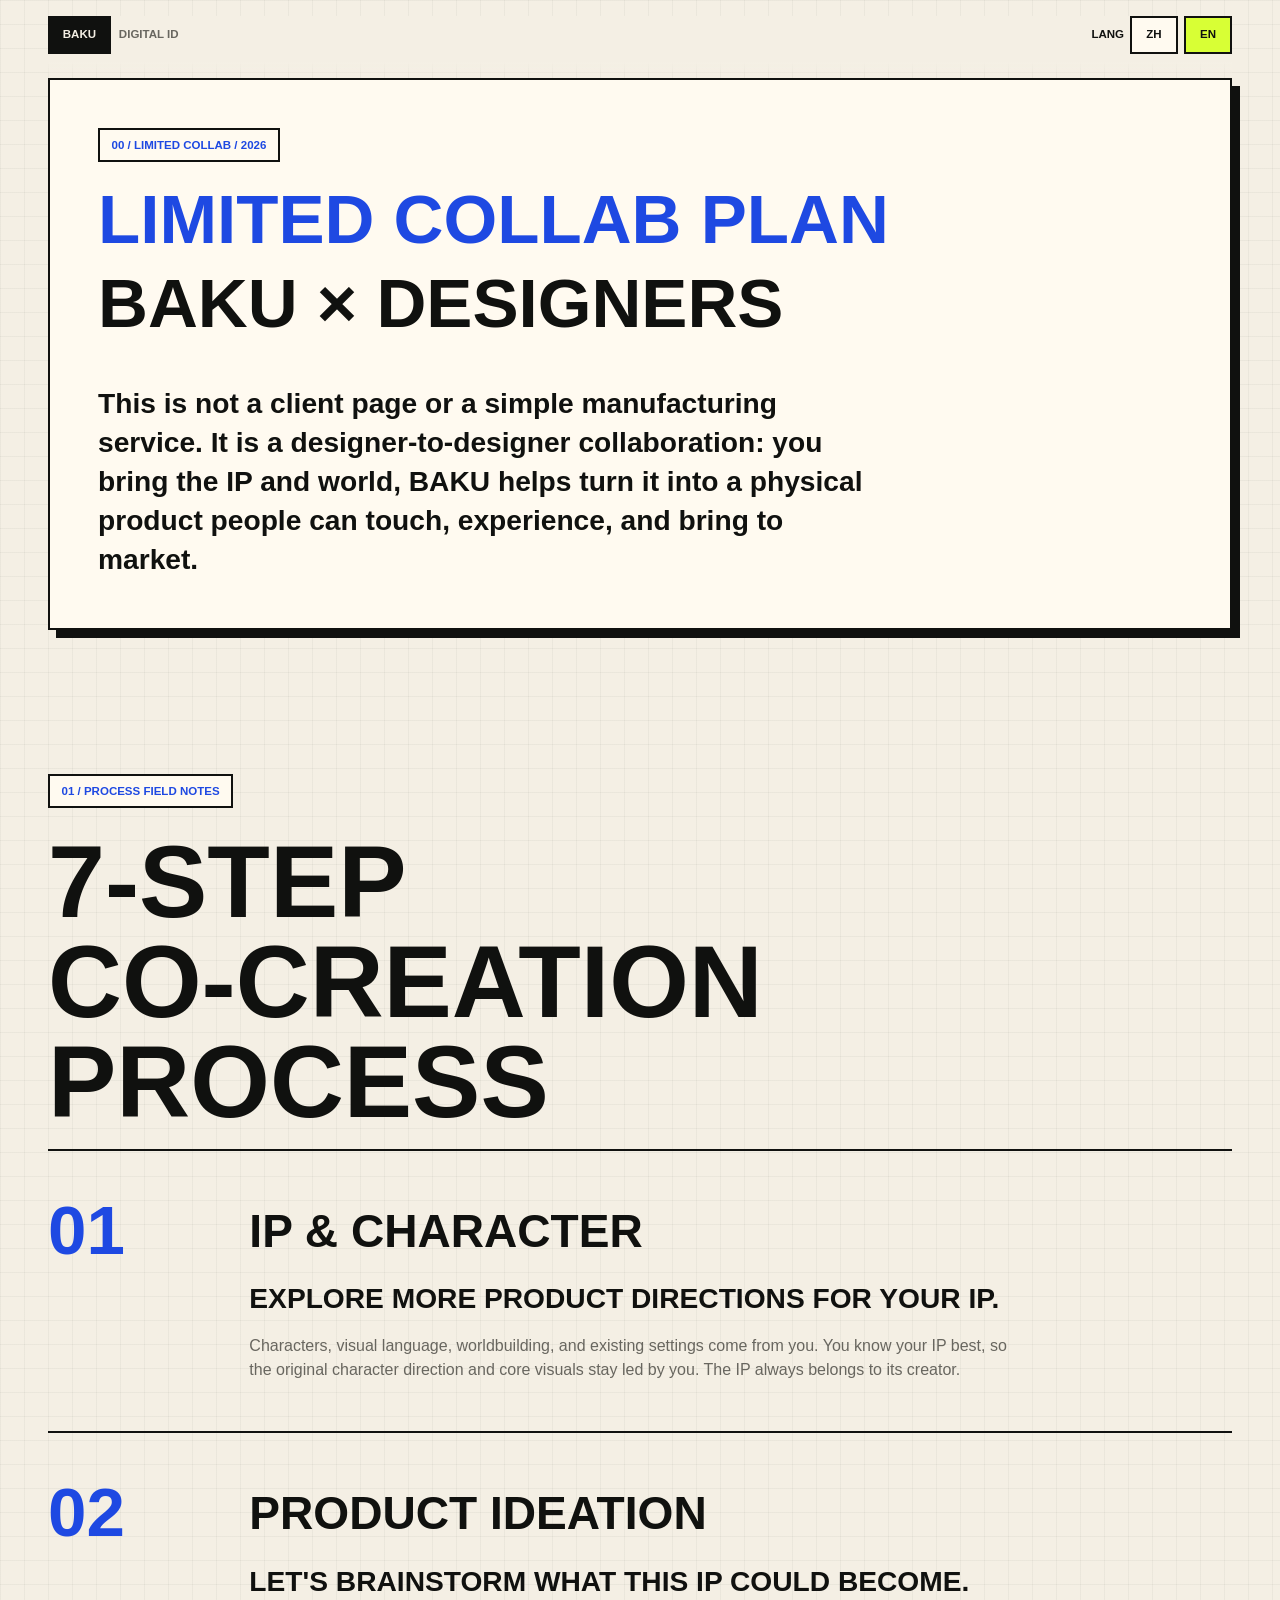
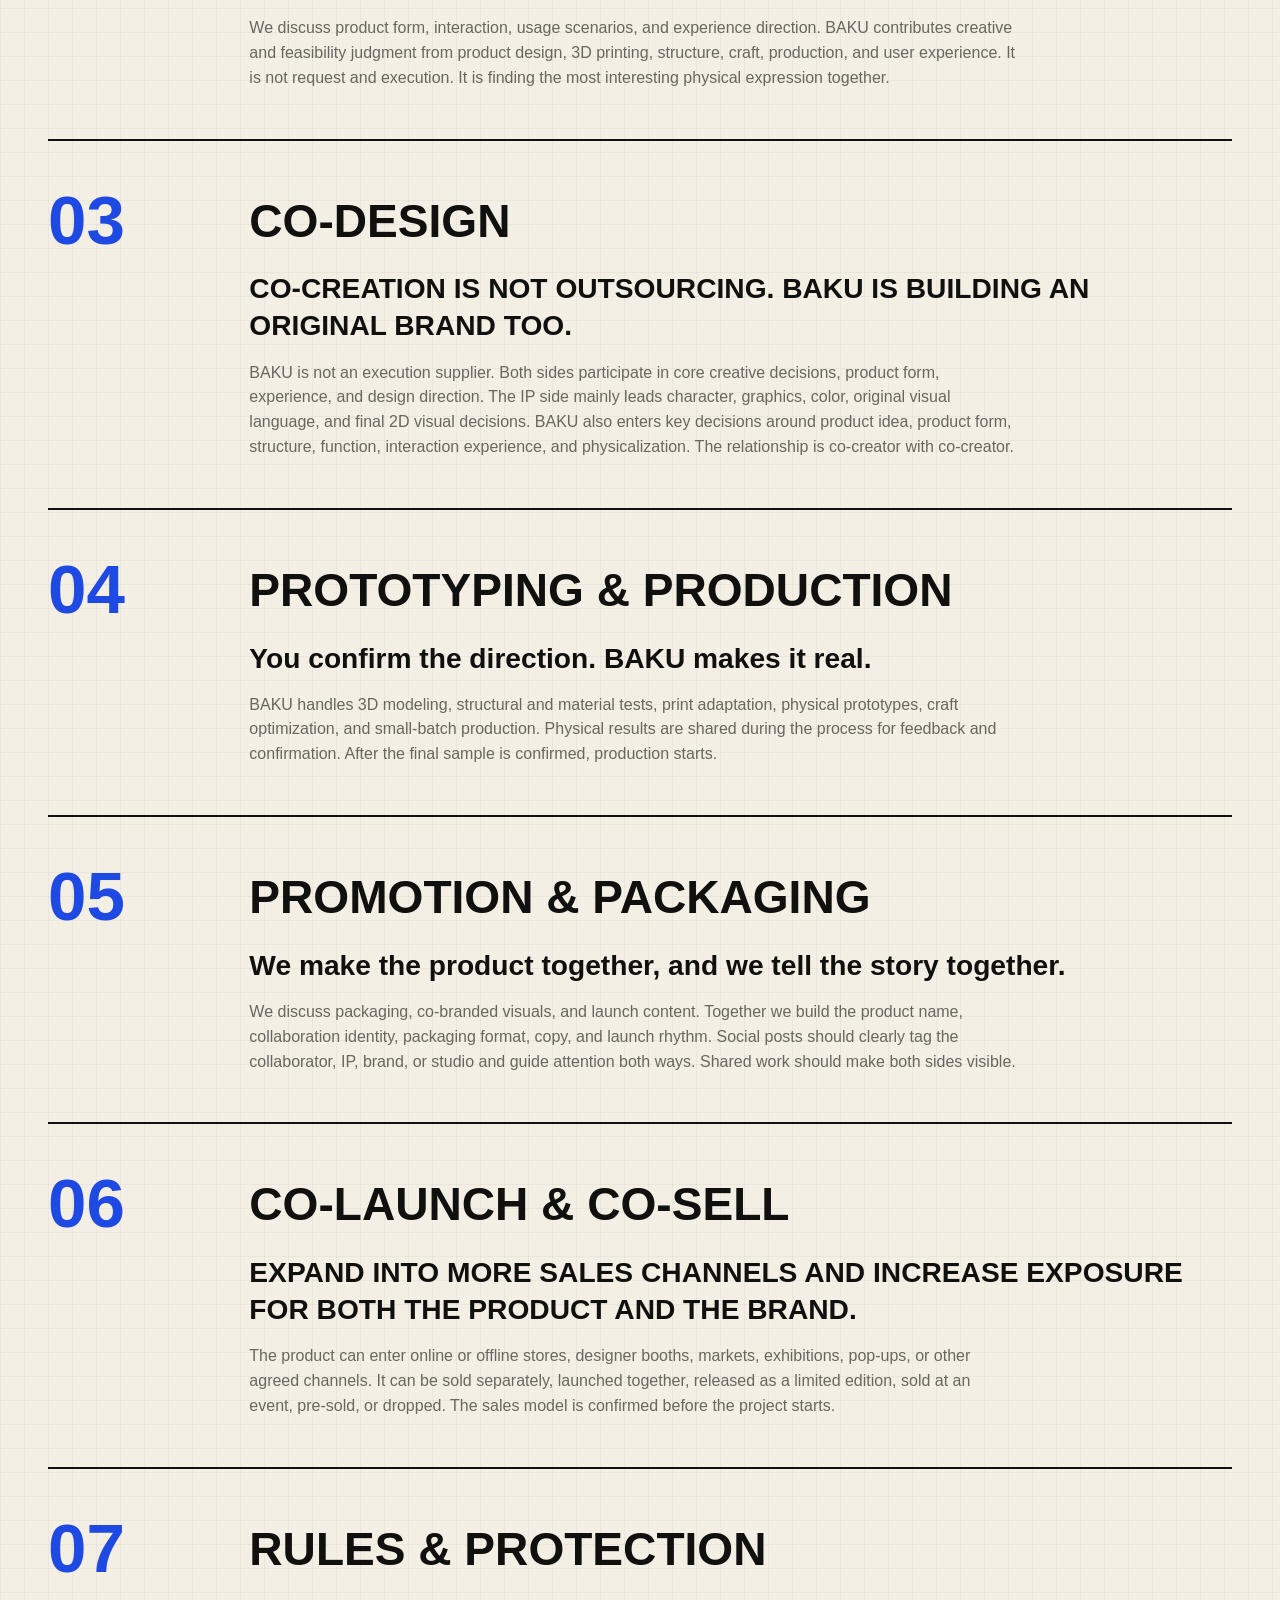
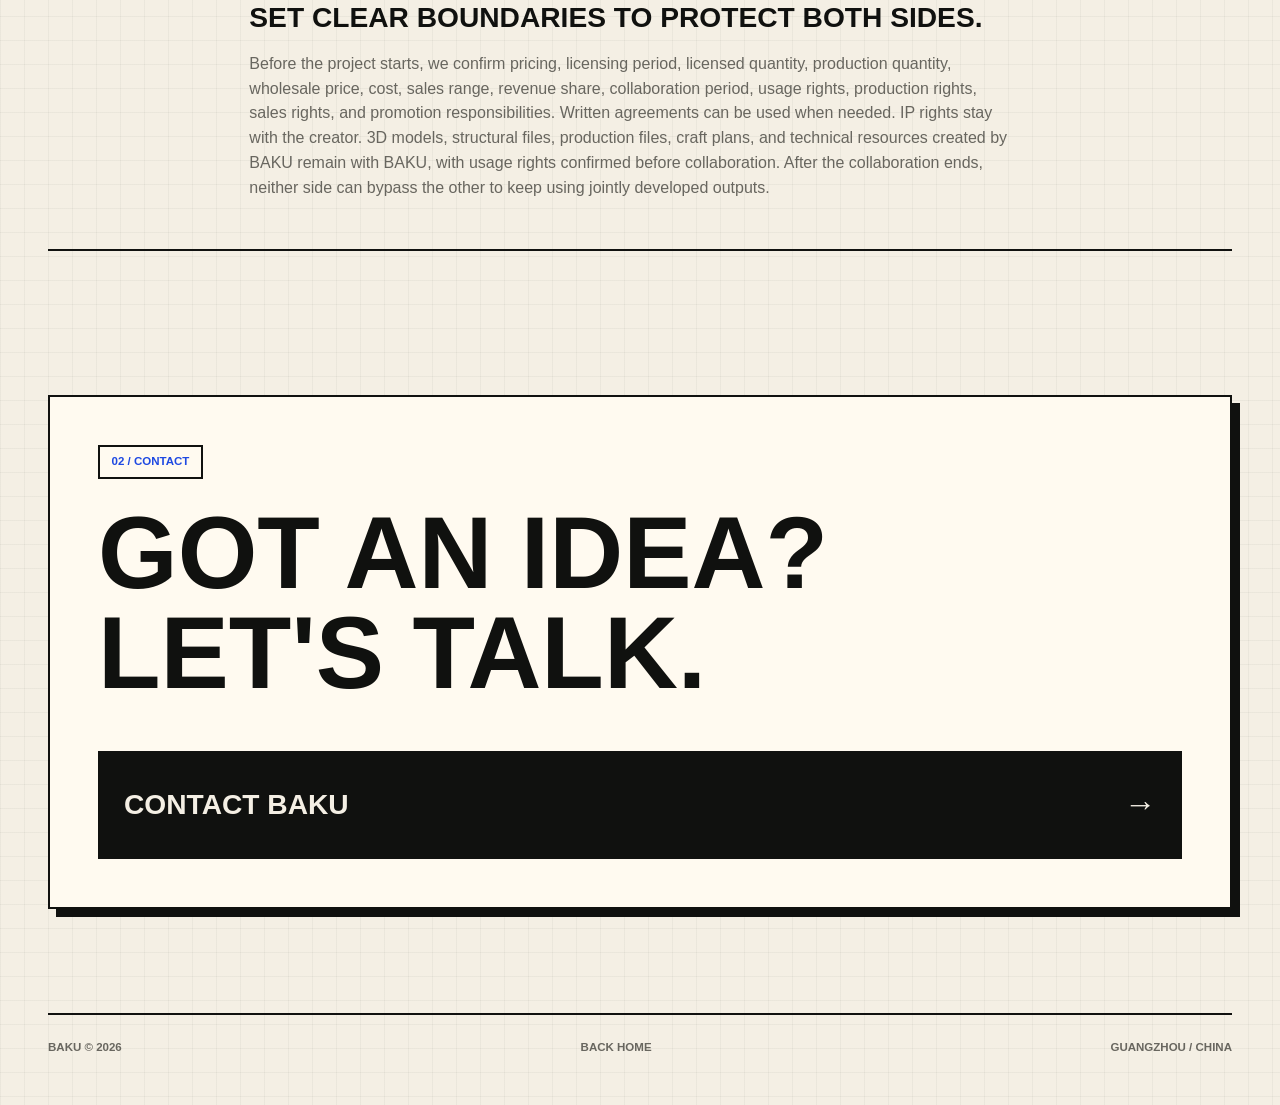
==== commit e8ecfa71: "Refine collab copy and asset loading" ====
--- a/collab/index.html
+++ b/collab/index.html
@@ -51,9 +51,9 @@
       </section>
     </div>
 
-    <script src="/config/profile.js"></script>
-    <script src="/i18n/zh.js"></script>
-    <script src="/i18n/en.js"></script>
-    <script src="/assets/site.js"></script>
+    <script src="/config/profile.js?v=20260823a"></script>
+    <script src="/i18n/zh.js?v=20260823a"></script>
+    <script src="/i18n/en.js?v=20260823a"></script>
+    <script src="/assets/site.js?v=20260823a"></script>
   </body>
 </html>
--- a/assets/styles.css
+++ b/assets/styles.css
@@ -40,6 +40,8 @@
   --border: 2px;
   --shadow: 8px 8px 0 var(--color-ink);
   --touch: 48px;
+  --image-frame-gap: 24px;
+  --gallery-control-overhang: 29px;
 }
 
 * { box-sizing: border-box; }
@@ -70,12 +72,28 @@
   font-family: var(--font-body-en), var(--font-body-zh);
 }
 
+html:lang(en) body,
+html:lang(en) h1,
+html:lang(en) h2,
+html:lang(en) h3,
+html:lang(en) p,
+html:lang(en) a,
+html:lang(en) button,
+html:lang(en) strong,
+html:lang(en) span,
+html:lang(en) em {
+  word-break: normal;
+  overflow-wrap: normal;
+  hyphens: none;
+}
+
 body.sheet-open { overflow: hidden; }
 
 a, button {
   color: inherit;
   font: inherit;
   letter-spacing: 0;
+  transition: background-color 180ms ease-out, color 180ms ease-out, border-color 180ms ease-out, box-shadow 180ms ease-out, transform 180ms ease-out;
 }
 
 a { text-decoration: none; }
@@ -157,7 +175,7 @@
 
 .lang-switch button {
   min-width: var(--touch);
-  min-height: var(--touch);
+  min-height: 38px;
   border: var(--border) solid var(--color-line);
   background: var(--color-paper);
   font-weight: 900;
@@ -222,6 +240,29 @@
   line-height: 0.82;
   text-transform: uppercase;
   word-break: normal;
+}
+
+#hero-title {
+  margin-left: -0.025em;
+  white-space: nowrap;
+}
+
+#hero-title,
+.hero-role span,
+.hero-statement span,
+.collab-copy .eyebrow,
+.collab-copy h2,
+.collab-detail-hero h1,
+.collab-secondary,
+.outline-label,
+.platform-text strong,
+.platform-text em,
+.full-action .cta-copy > span,
+.full-action strong,
+.process-copy h3,
+.process-no,
+.closing-section h2 {
+  white-space: nowrap;
 }
 
 .hero-role {
@@ -243,6 +284,16 @@
   text-transform: uppercase;
 }
 
+.hero-role small:empty,
+.hero-statement small:empty {
+  display: none;
+}
+
+.cta-copy > span:empty,
+.closing-section p:empty {
+  display: none;
+}
+
 .hero-role span {
   color: var(--color-ink);
   font-family: var(--font-display-zh);
@@ -305,6 +356,10 @@
 .find-grid > div:first-child { grid-column: 1 / 6; }
 .find-grid > div:last-child { grid-column: 6 / 13; }
 
+.find-section {
+  scroll-margin-top: 96px;
+}
+
 h2 {
   font-family: var(--font-display-zh);
   font-size: var(--t2);
@@ -314,6 +369,20 @@
 
 html:lang(en) h2 {
   font-family: var(--font-display-en);
+}
+
+html:lang(en) .hero-statement span,
+html:lang(en) .closing-section h2 {
+  max-width: 11ch;
+}
+
+html:lang(en) .closing-section h2 {
+  max-width: 18ch;
+  font-size: clamp(3.5rem, 7vw, 6rem);
+}
+
+html:lang(en) .hero-meta dd span {
+  display: none;
 }
 
 .section-copy {
@@ -324,6 +393,34 @@
   line-height: 1.4;
 }
 
+.section-copy,
+.manifesto,
+.project-info p:not(.outline-label),
+.detail-intro,
+.font-intro {
+  text-align: justify;
+  text-align-last: left;
+}
+
+.step-statement,
+.step-body {
+  text-align: left;
+  text-align-last: auto;
+  word-spacing: normal;
+}
+
+html:lang(en) .section-copy,
+html:lang(en) .manifesto,
+html:lang(en) .project-info p:not(.outline-label),
+html:lang(en) .detail-intro,
+html:lang(en) .step-statement,
+html:lang(en) .step-body,
+html:lang(en) .font-intro {
+  text-align: left;
+  text-align-last: auto;
+  word-spacing: normal;
+}
+
 .find-actions {
   display: grid;
   align-content: end;
@@ -340,7 +437,7 @@
 }
 
 .platform-action {
-  grid-template-columns: 86px minmax(0, 1fr) 48px;
+  grid-template-columns: 88px minmax(0, 1fr) 48px;
   min-height: 104px;
   background: var(--color-paper);
 }
@@ -349,8 +446,12 @@
   display: flex;
   align-items: center;
   justify-content: center;
+  width: 58px;
+  height: 58px;
+  margin: auto 0 auto var(--space-2);
+  border: var(--border) solid var(--color-line);
   background: var(--platform-color, var(--color-blue));
-  color: #fff;
+  color: var(--platform-ink, var(--color-ink));
   font-family: var(--font-display-en);
   font-size: 0.95rem;
   font-weight: 900;
@@ -376,6 +477,10 @@
   text-transform: uppercase;
 }
 
+.platform-text small {
+  display: none;
+}
+
 .platform-text strong {
   font-size: var(--t5);
   font-weight: 900;
@@ -386,18 +491,29 @@
   display: flex;
   align-items: center;
   justify-content: center;
-  border-left: var(--border) solid var(--color-line);
   font-family: var(--font-display-en);
   font-size: 1.4rem;
   font-weight: 900;
+  transition: transform 180ms ease-out;
 }
 
 .platform-action.is-disabled {
   opacity: 0.58;
 }
 
-.collab-home-grid > .collab-copy { grid-column: 1 / 7; }
-.collab-home-grid > .gallery-block { grid-column: 7 / 13; }
+.platform-action:not(.is-disabled):hover {
+  background: var(--color-acid);
+  box-shadow: var(--shadow);
+  transform: translate(-2px, -2px);
+}
+
+.platform-action:not(.is-disabled):hover b {
+  transform: translateX(4px);
+}
+
+.collab-home-grid > .collab-copy {
+  grid-column: 1 / 10;
+}
 
 .collab-copy h2 {
   margin-top: var(--space-2);
@@ -421,8 +537,27 @@
 }
 
 .project-gallery {
-  aspect-ratio: 3 / 4;
-  box-shadow: none;
+  border: var(--border) solid var(--color-line);
+  background: var(--color-paper);
+  overflow: visible;
+  padding: var(--image-frame-gap);
+  box-shadow: var(--shadow);
+}
+
+.project-gallery .gallery-toolbar {
+  display: none;
+}
+
+.project-gallery .gallery-controls {
+  top: var(--image-frame-gap);
+  right: var(--image-frame-gap);
+  bottom: var(--image-frame-gap);
+  left: var(--image-frame-gap);
+  display: flex;
+  align-items: center;
+  justify-content: space-between;
+  padding: 0;
+  pointer-events: none;
 }
 
 .gallery-toolbar,
@@ -455,19 +590,38 @@
 }
 
 .gallery-controls button {
-  width: 46px;
-  height: 46px;
-  border: var(--border) solid var(--color-line);
-  background: var(--color-ink);
-  color: var(--color-bg);
+  width: 58px;
+  height: 34px;
+  border: var(--border) solid var(--color-line);
+  background: var(--color-paper);
+  color: var(--color-ink);
+  border-radius: 999px;
   font-family: var(--font-display-en);
   font-weight: 900;
   pointer-events: auto;
+  transition: opacity 140ms ease-out, transform 140ms ease-out;
+}
+
+.project-gallery .gallery-controls button {
+  margin-inline: calc(var(--gallery-control-overhang) * -1);
+  opacity: 0;
+  pointer-events: none;
+}
+
+.gallery-controls button.is-hidden {
+  opacity: 0;
+  pointer-events: none;
+}
+
+.project-gallery:hover .gallery-controls button:not(.is-hidden),
+.project-gallery.is-scrolling-page .gallery-controls button:not(.is-hidden) {
+  opacity: 1;
+  pointer-events: auto;
 }
 
 .gallery-track {
   display: flex;
-  height: 100%;
+  height: auto;
   overflow-x: auto;
   scroll-snap-type: x mandatory;
   scrollbar-width: none;
@@ -505,12 +659,38 @@
   line-height: 0.95;
 }
 
+.gallery-image-slide {
+  position: relative;
+  display: block;
+  background: transparent;
+  padding: 0;
+}
+
+.gallery-image-frame {
+  width: 100%;
+  margin: 0;
+  border: var(--border) solid var(--color-line);
+  background: transparent;
+  overflow: hidden;
+}
+
+.gallery-image-frame img {
+  display: block;
+  width: 100%;
+  height: auto;
+}
+
 .full-action {
-  grid-template-columns: minmax(0, 0.72fr) minmax(0, 1fr) 72px;
+  display: flex;
+  align-items: center;
+  justify-content: space-between;
+  gap: var(--space-3);
   min-height: 108px;
   margin-top: var(--space-4);
+  border: var(--border) solid var(--color-line);
   background: var(--color-ink);
   color: var(--color-bg);
+  padding: var(--space-3);
 }
 
 .full-action span,
@@ -519,18 +699,25 @@
 .black-action {
   display: flex;
   align-items: center;
-  padding: var(--space-3);
   font-weight: 900;
   line-height: 1.12;
 }
 
-.full-action span {
+.full-action .cta-copy {
+  display: flex;
+  min-width: 0;
+  flex-direction: column;
+  align-items: flex-start;
+  gap: 6px;
   font-size: var(--t5);
 }
 
-.full-action strong,
-.full-action b {
-  border-left: var(--border) solid var(--color-bg);
+.full-action .cta-copy > span,
+.full-action > span:not(.cta-copy) {
+  font-size: var(--t5);
+}
+
+.full-action strong {
   font-family: var(--font-display-en);
   font-size: var(--t6);
   text-transform: uppercase;
@@ -538,7 +725,19 @@
 
 .full-action b {
   justify-content: center;
+  margin-left: auto;
   font-size: 2rem;
+  transition: transform 180ms ease-out;
+}
+
+.full-action:hover,
+.black-action:hover {
+  background: var(--color-paper);
+  color: var(--color-ink);
+}
+
+.full-action:hover b {
+  transform: translateX(4px);
 }
 
 .work-section > h2 {
@@ -552,43 +751,40 @@
 
 .project-row {
   display: grid;
-  grid-template-columns: repeat(12, minmax(0, 1fr));
-  gap: var(--grid-gap);
-  align-items: stretch;
+  gap: var(--space-3);
 }
 
 .project-row > .gallery-block {
-  grid-column: 1 / 7;
+  width: 100%;
 }
 
 .project-info {
-  grid-column: 7 / 13;
   display: flex;
   flex-direction: column;
   min-width: 0;
-  padding-left: var(--space-3);
 }
 
 .project-info h3 {
-  font-family: var(--font-display-zh);
-  font-size: clamp(2rem, 4.2vw, 4rem);
+  font-family: var(--font-display-en), var(--font-display-zh);
+  font-size: var(--t3);
   font-weight: 900;
   line-height: 0.98;
+  text-transform: uppercase;
 }
 
 .project-info p:not(.outline-label) {
-  max-width: 34rem;
-  margin-top: var(--space-3);
+  max-width: 30rem;
+  margin-top: var(--space-2);
   color: var(--color-muted);
-  font-size: clamp(1.05rem, 1.65vw, 1.45rem);
-  line-height: 1.36;
+  font-size: var(--t5);
+  line-height: 1.4;
 }
 
 .social-stack {
   display: grid;
   gap: 12px;
-  margin-top: auto;
-  padding-top: var(--space-3);
+  grid-template-columns: repeat(2, minmax(0, 1fr));
+  padding-top: var(--space-1);
 }
 
 .social-action {
@@ -596,7 +792,8 @@
 }
 
 .social-action .platform-color {
-  width: 64px;
+  width: 48px;
+  height: 48px;
 }
 
 .social-action .platform-text {
@@ -612,7 +809,7 @@
   display: grid;
   grid-template-columns: repeat(12, minmax(0, 1fr));
   gap: var(--grid-gap);
-  align-items: end;
+  align-items: center;
 }
 
 .closing-section > div {
@@ -655,14 +852,34 @@
 }
 
 .collab-detail-hero h1 {
-  max-width: 8ch;
+  max-width: none;
+  margin-top: 0;
   font-family: var(--font-display-zh);
-  font-size: var(--t2);
+  color: var(--color-blue);
+  font-size: var(--t3);
+  font-weight: 900;
   line-height: 0.98;
 }
 
+html:lang(en) .collab-detail-hero h1 {
+  font-family: var(--font-display-en);
+  font-weight: 900;
+  text-transform: uppercase;
+}
+
 .collab-secondary {
-  margin-top: var(--space-3);
+  margin-top: var(--space-2);
+  color: var(--color-ink);
+  font-family: var(--font-display-en);
+  font-size: var(--t3);
+  font-weight: 900;
+  line-height: 0.98;
+  text-transform: uppercase;
+}
+
+.collab-secondary .secondary-line {
+  display: block;
+  white-space: nowrap;
 }
 
 .detail-intro {
@@ -678,8 +895,27 @@
 }
 
 .process-section h2 {
+  max-width: 13ch;
+  margin-bottom: var(--space-2);
+  font-family: var(--font-display-en);
+}
+
+html:lang(zh-CN) .process-section h2 {
+  max-width: 14ch;
+  font-family: var(--font-display-zh);
+}
+
+.process-title-en {
   margin-bottom: var(--space-5);
-  font-family: var(--font-display-en);
+  color: var(--color-blue);
+  font-family: var(--font-display-en);
+  font-size: var(--t7);
+  font-weight: 900;
+}
+
+.process-title-en,
+.step-en {
+  display: none;
 }
 
 .process-journal {
@@ -819,8 +1055,10 @@
 }
 
 .black-action {
+  padding: var(--space-3);
+  justify-content: center;
+  border: var(--border) solid var(--color-line);
   width: 100%;
-  justify-content: center;
   margin-top: var(--space-3);
   background: var(--color-ink);
   color: var(--color-bg);
@@ -831,6 +1069,33 @@
   margin-top: var(--space-2);
   color: var(--color-blue);
   font-weight: 900;
+}
+
+.copy-toast {
+  position: fixed;
+  right: var(--gutter);
+  bottom: var(--space-4);
+  z-index: 70;
+  max-width: min(320px, calc(100vw - var(--gutter) * 2));
+  border: var(--border) solid var(--color-line);
+  background: var(--color-acid);
+  color: var(--color-ink);
+  box-shadow: var(--shadow);
+  padding: 0.9rem 1rem;
+  font-family: var(--font-display-en), var(--font-display-zh);
+  font-size: var(--t7);
+  font-weight: 900;
+  line-height: 1.15;
+  text-transform: uppercase;
+  opacity: 0;
+  pointer-events: none;
+  transform: translateY(10px);
+  transition: opacity 160ms ease-out, transform 160ms ease-out;
+}
+
+.copy-toast.show {
+  opacity: 1;
+  transform: translateY(0);
 }
 
 .font-page h1 {
@@ -903,9 +1168,9 @@
   .find-grid > div:first-child,
   .find-grid > div:last-child,
   .collab-home-grid > .collab-copy,
-  .collab-home-grid > .gallery-block,
   .project-row > .gallery-block,
   .project-info,
+  .social-stack,
   .closing-section > div,
   .closing-action,
   .process-no,
@@ -929,20 +1194,17 @@
     align-content: start;
   }
 
-  .collab-home-grid > .gallery-block {
-    max-width: 620px;
-  }
-
   .project-row {
     gap: var(--space-4);
   }
 
-  .project-row > .gallery-block {
-    max-width: 520px;
-  }
-
   .process-step {
     padding: var(--space-4) 0;
+    row-gap: 6px;
+  }
+
+  .process-copy h3 {
+    margin-top: 0;
   }
 }
 
@@ -951,6 +1213,7 @@
     --gutter: var(--page-gutter-mobile);
     --grid-gap: 14px;
     --shadow: 5px 5px 0 var(--color-ink);
+    --image-frame-gap: 16px;
     --space-7: 76px;
     --space-8: 100px;
   }
@@ -975,14 +1238,112 @@
     padding: var(--space-3);
   }
 
+  .outline-label {
+    margin-bottom: 14px;
+  }
+
+  .section-copy,
+  .project-info p:not(.outline-label),
+  .closing-section p:last-child {
+    margin-top: var(--space-2);
+  }
+
+  .project-info p:not(.outline-label) {
+    margin-top: 6px;
+  }
+
   .hero-statement span {
-    max-width: 7ch;
-    font-size: clamp(3rem, 17vw, 4.8rem);
+    max-width: none;
+    font-size: clamp(3rem, 13vw, 4.1rem);
+  }
+
+  #hero-title {
+    font-size: clamp(4.6rem, 24vw, 7.2rem);
+  }
+
+  .hero-role {
+    margin-top: var(--space-1);
+  }
+
+  .hero-statement {
+    margin-top: var(--space-4);
+  }
+
+  html:lang(en) .hero-statement span {
+    max-width: none;
+    font-size: clamp(1.45rem, 5.8vw, 2.2rem);
+  }
+
+  .collab-copy .eyebrow {
+    margin-top: var(--space-1);
+    font-family: var(--font-display-zh);
+    font-size: clamp(2.6rem, 13.5vw, 3.5rem);
+    line-height: 0.98;
+    text-transform: none;
+  }
+
+  html:lang(en) .collab-copy .eyebrow {
+    font-family: var(--font-display-en);
+    font-weight: 900;
+    text-transform: uppercase;
+  }
+
+  .collab-copy .outline-label {
+    margin-bottom: 14px;
+  }
+
+  .collab-copy .manifesto {
+    margin-top: var(--space-2);
+  }
+
+  .step-statement {
+    margin-top: var(--space-1);
+  }
+
+  .process-step {
+    grid-template-columns: auto minmax(0, 1fr);
+    column-gap: 8px;
+    row-gap: var(--space-1);
+    align-items: baseline;
+  }
+
+  .process-no {
+    grid-column: 1;
+  }
+
+  .process-copy {
+    display: contents;
+  }
+
+  .process-copy h3 {
+    grid-column: 2;
+    color: var(--color-blue);
+    font-family: var(--font-display-en), var(--font-display-zh);
+    font-size: var(--t3);
+    font-weight: 900;
+    line-height: 0.9;
+    white-space: nowrap;
+  }
+
+  html:lang(en) .process-copy h3,
+  html:lang(en) .process-no {
+    font-size: clamp(1.45rem, 6.1vw, 2.15rem);
+  }
+
+  .step-statement,
+  .step-body {
+    grid-column: 1 / -1;
   }
 
   .platform-action {
-    grid-template-columns: 64px minmax(0, 1fr) 42px;
+    grid-template-columns: 74px minmax(0, 1fr) 42px;
     min-height: 88px;
+  }
+
+  .platform-color {
+    width: 50px;
+    height: 50px;
+    margin-left: 12px;
   }
 
   .platform-text {
@@ -990,22 +1351,78 @@
   }
 
   .full-action {
-    grid-template-columns: minmax(0, 1fr) 54px;
     min-height: 88px;
   }
 
   .full-action strong {
-    display: none;
-  }
-
-  .full-action b {
-    border-left: var(--border) solid var(--color-bg);
+    display: block;
+  }
+
+  .closing-section h2 {
+    max-width: none;
+    line-height: 1.06;
+  }
+
+  html:lang(en) .closing-section h2 {
+    max-width: none;
+    font-size: clamp(1.42rem, 5.2vw, 1.85rem);
+    line-height: 1.04;
+  }
+
+  .closing-section {
+    row-gap: 22px;
+  }
+
+  .closing-action {
+    margin-top: 0;
   }
 
   .gallery-slide {
     padding-inline: var(--space-3);
   }
 
+  .gallery-image-slide {
+    padding: 0;
+  }
+
+  .project-row {
+    gap: 12px;
+  }
+
+  .social-stack {
+    grid-template-columns: repeat(2, minmax(0, 1fr));
+    gap: 10px;
+  }
+
+  .social-action {
+    grid-template-columns: 56px minmax(0, 1fr);
+    min-height: 76px;
+  }
+
+  .social-action .platform-color {
+    width: 38px;
+    height: 38px;
+    margin-left: 10px;
+    font-size: 0.8rem;
+  }
+
+  .social-action .platform-text {
+    padding: 8px 10px;
+  }
+
+  .social-action .platform-text small,
+  .social-action .platform-text em {
+    font-size: 0.62rem;
+  }
+
+  .social-action .platform-text strong {
+    font-size: 0.86rem;
+  }
+
+  .social-action b {
+    display: none;
+  }
+
   .gallery-slide strong {
     font-size: var(--t4);
   }
